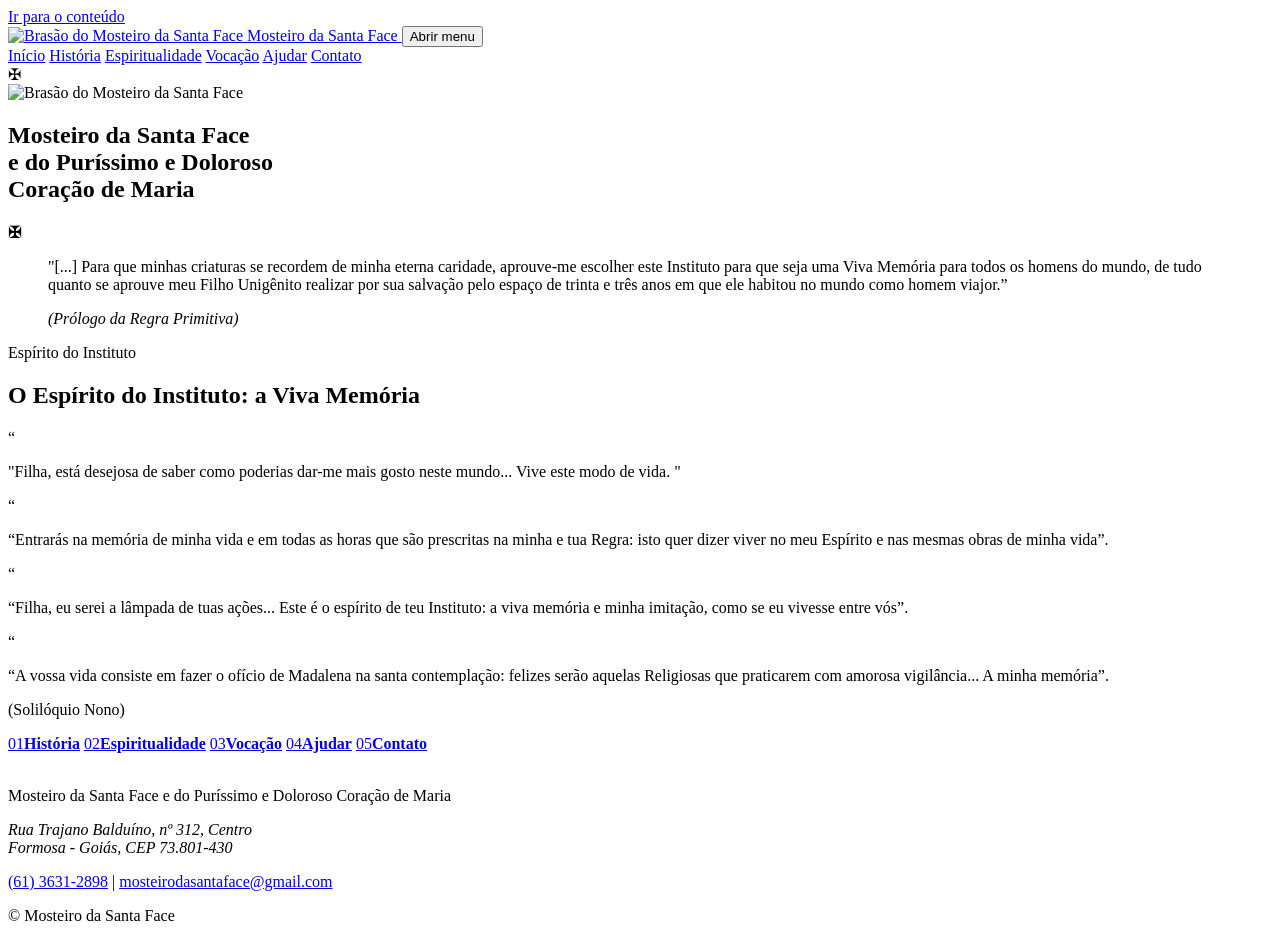
==== index.html @ 052992ad "Cria Home institucional responsiva" ====
<!doctype html>
<html lang="pt-BR">
<head>
  <meta charset="utf-8">
  <meta name="viewport" content="width=device-width, initial-scale=1">
  <meta name="robots" content="noindex,nofollow">
  <title>Mosteiro da Santa Face e do Puríssimo e Doloroso Coração de Maria</title>
  <meta name="description" content="Site institucional do Mosteiro da Santa Face e do Puríssimo e Doloroso Coração de Maria.">
  <link rel="preconnect" href="https://fonts.googleapis.com">
  <link rel="preconnect" href="https://fonts.gstatic.com" crossorigin>
  <link href="https://fonts.googleapis.com/css2?family=Cormorant+Garamond:wght@500;600;700&family=EB+Garamond:ital,wght@0,400;0,500;1,400;1,500&family=Inter:wght@400;500;600&display=swap" rel="stylesheet">
  <link rel="stylesheet" href="/styles.css">
</head>
<body>
  <a class="skip-link" href="#conteudo">Ir para o conteúdo</a>

  <header class="site-header" id="topo">
    <div class="header-inner">
      <a class="brand" href="/" aria-label="Página inicial do Mosteiro da Santa Face">
        <img src="/assets/logo-mosteiro.png" alt="Brasão do Mosteiro da Santa Face">
        <span class="brand-short">Mosteiro da Santa Face</span>
      </a>

      <button class="menu-toggle" type="button" aria-expanded="false" aria-controls="menu-principal">
        <span></span><span></span><span></span>
        <span class="sr-only">Abrir menu</span>
      </button>

      <nav class="main-nav" id="menu-principal" aria-label="Navegação principal">
        <a href="/" aria-current="page">Início</a>
        <a href="/historia/">História</a>
        <a href="/espiritualidade/">Espiritualidade</a>
        <a href="/vocacao/">Vocação</a>
        <a href="/ajudar/">Ajudar</a>
        <a href="/contato/">Contato</a>
      </nav>
    </div>
  </header>

  <main id="conteudo">
    <section class="hero">
      <div class="hero-ornament" aria-hidden="true">✠</div>
      <img class="hero-logo" src="/assets/logo-mosteiro.png" alt="Brasão do Mosteiro da Santa Face">
      <h1>Mosteiro da Santa Face<br>e do Puríssimo e Doloroso<br>Coração de Maria</h1>
      <div class="divider" aria-hidden="true"><span></span><b>✠</b><span></span></div>
      <blockquote class="hero-quote">
        <p>"[...] Para que minhas criaturas se recordem de minha eterna caridade, aprouve-me escolher este Instituto para que seja uma Viva Memória para todos os homens do mundo, de tudo quanto se aprouve meu Filho Unigênito realizar por sua salvação pelo espaço de trinta e três anos em que ele habitou no mundo como homem viajor.”</p>
        <cite>(Prólogo da Regra Primitiva)</cite>
      </blockquote>
    </section>

    <section class="memory-section" aria-labelledby="titulo-viva-memoria">
      <div class="section-heading">
        <span class="eyebrow">Espírito do Instituto</span>
        <h2 id="titulo-viva-memoria">O Espírito do Instituto: a Viva Memória</h2>
      </div>

      <div class="memory-grid">
        <article class="quote-card">
          <span class="quote-mark" aria-hidden="true">“</span>
          <p>"Filha, está desejosa de saber como poderias dar-me mais gosto neste mundo... Vive este modo de vida. "</p>
        </article>

        <article class="quote-card">
          <span class="quote-mark" aria-hidden="true">“</span>
          <p>“Entrarás na memória de minha vida e em todas as horas que são prescritas na minha e tua Regra: isto quer dizer viver no meu Espírito e nas mesmas obras de minha vida”.</p>
        </article>

        <article class="quote-card">
          <span class="quote-mark" aria-hidden="true">“</span>
          <p>“Filha, eu serei a lâmpada de tuas ações... Este é o espírito de teu Instituto: a viva memória e minha imitação, como se eu vivesse entre vós”.</p>
        </article>

        <article class="quote-card">
          <span class="quote-mark" aria-hidden="true">“</span>
          <p>“A vossa vida consiste em fazer o ofício de Madalena na santa contemplação: felizes serão aquelas Religiosas que praticarem com amorosa vigilância... A minha memória”.</p>
        </article>
      </div>

      <p class="source">(Solilóquio Nono)</p>
    </section>

    <section class="institutional-nav" aria-label="Conheça o Mosteiro">
      <a href="/historia/"><span>01</span><strong>História</strong></a>
      <a href="/espiritualidade/"><span>02</span><strong>Espiritualidade</strong></a>
      <a href="/vocacao/"><span>03</span><strong>Vocação</strong></a>
      <a href="/ajudar/"><span>04</span><strong>Ajudar</strong></a>
      <a href="/contato/"><span>05</span><strong>Contato</strong></a>
    </section>
  </main>

  <footer class="site-footer">
    <div class="footer-inner">
      <img src="/assets/logo-mosteiro.png" alt="" aria-hidden="true">
      <p class="footer-name">Mosteiro da Santa Face e do Puríssimo e Doloroso Coração de Maria</p>
      <address>
        Rua Trajano Balduíno, nº 312, Centro<br>
        Formosa - Goiás, CEP 73.801-430
      </address>
      <p><a href="tel:+556136312898">(61) 3631-2898</a> <span aria-hidden="true">|</span> <a href="mailto:mosteirodasantaface@gmail.com">mosteirodasantaface@gmail.com</a></p>
      <div class="footer-divider" aria-hidden="true"></div>
      <p class="copyright">© Mosteiro da Santa Face</p>
    </div>
  </footer>

  <script src="/script.js"></script>
</body>
</html>
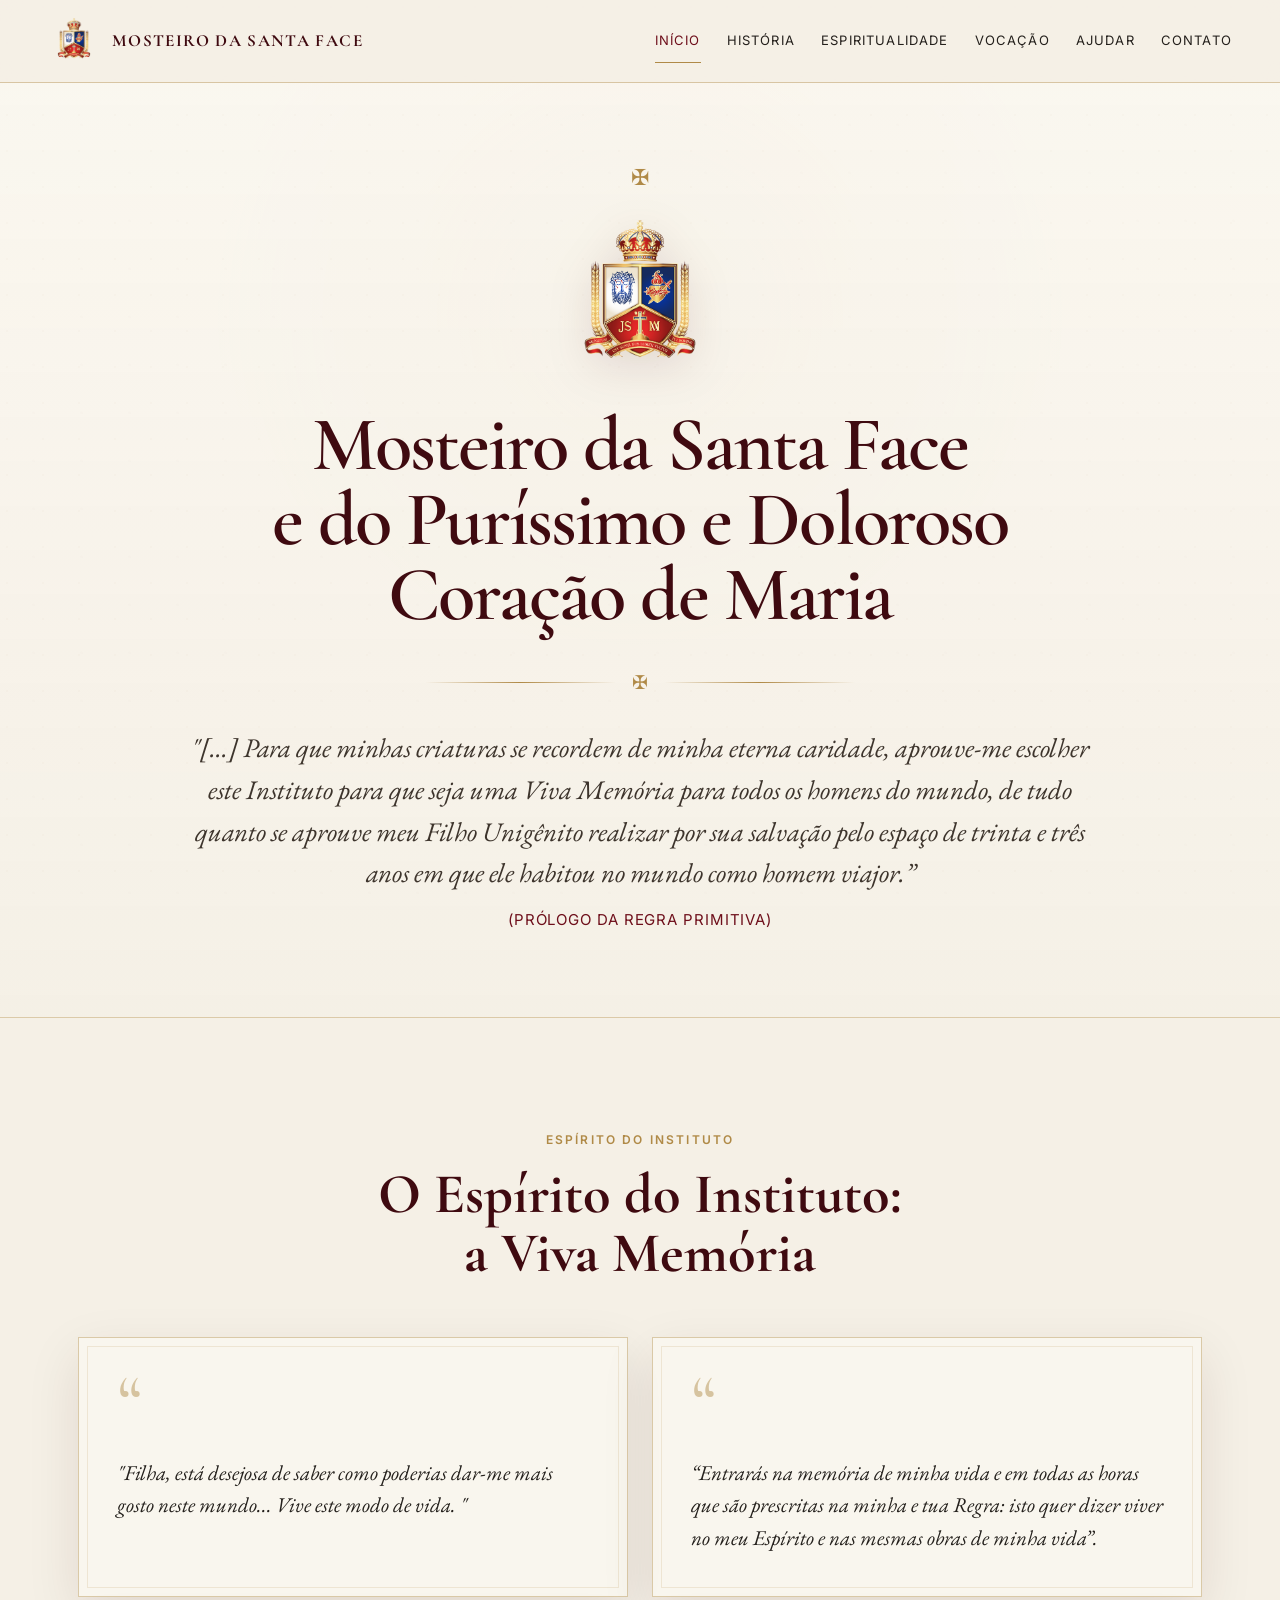
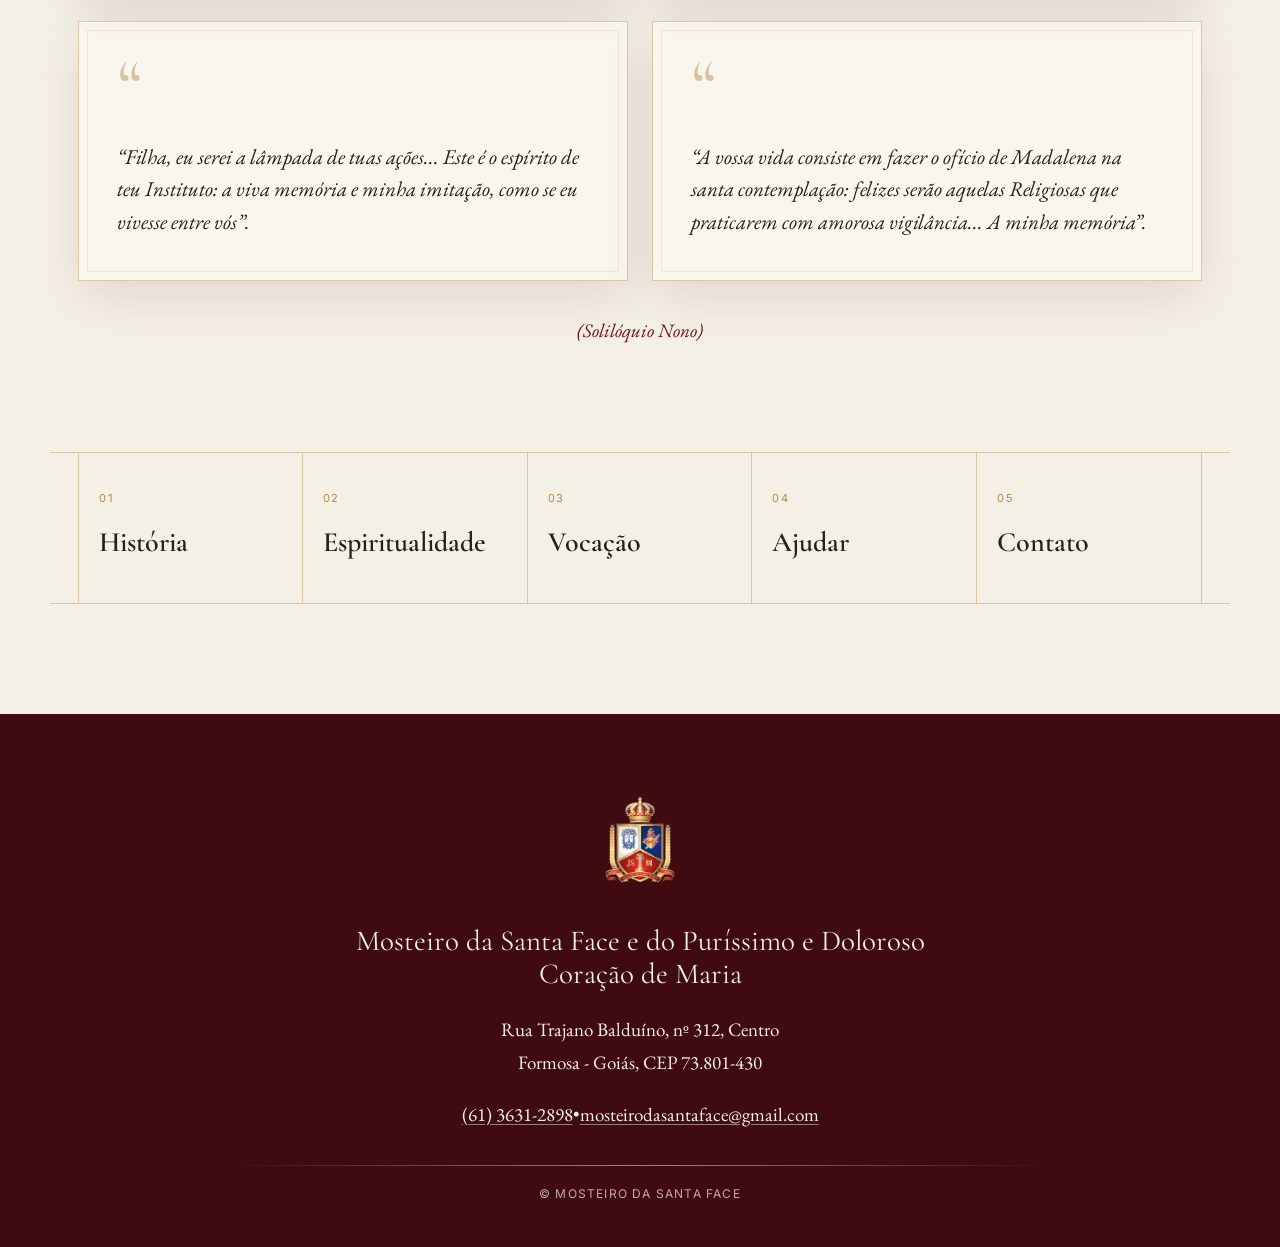
==== commit 597832ac: "Corrige caminho da logo e refina rodapé" ====
--- a/index.html
+++ b/index.html
@@ -17,7 +17,7 @@
   <header class="site-header" id="topo">
     <div class="header-inner">
       <a class="brand" href="/" aria-label="Página inicial do Mosteiro da Santa Face">
-        <img src="/assets/logo-mosteiro.png" alt="Brasão do Mosteiro da Santa Face">
+        <img src="/assets/LOGO/LOGO%20MOSTEIRO%20DA%20SANTA%20FACE.png" alt="Brasão do Mosteiro da Santa Face">
         <span class="brand-short">Mosteiro da Santa Face</span>
       </a>
 
@@ -40,7 +40,7 @@
   <main id="conteudo">
     <section class="hero">
       <div class="hero-ornament" aria-hidden="true">✠</div>
-      <img class="hero-logo" src="/assets/logo-mosteiro.png" alt="Brasão do Mosteiro da Santa Face">
+      <img class="hero-logo" src="/assets/LOGO/LOGO%20MOSTEIRO%20DA%20SANTA%20FACE.png" alt="Brasão do Mosteiro da Santa Face">
       <h1>Mosteiro da Santa Face<br>e do Puríssimo e Doloroso<br>Coração de Maria</h1>
       <div class="divider" aria-hidden="true"><span></span><b>✠</b><span></span></div>
       <blockquote class="hero-quote">
@@ -91,13 +91,13 @@
 
   <footer class="site-footer">
     <div class="footer-inner">
-      <img src="/assets/logo-mosteiro.png" alt="" aria-hidden="true">
+      <img src="/assets/LOGO/LOGO%20MOSTEIRO%20DA%20SANTA%20FACE.png" alt="" aria-hidden="true">
       <p class="footer-name">Mosteiro da Santa Face e do Puríssimo e Doloroso Coração de Maria</p>
       <address>
         Rua Trajano Balduíno, nº 312, Centro<br>
         Formosa - Goiás, CEP 73.801-430
       </address>
-      <p><a href="tel:+556136312898">(61) 3631-2898</a> <span aria-hidden="true">|</span> <a href="mailto:mosteirodasantaface@gmail.com">mosteirodasantaface@gmail.com</a></p>
+      <p class="footer-contact"><a href="tel:+556136312898">(61) 3631-2898</a><span aria-hidden="true">•</span><a href="mailto:mosteirodasantaface@gmail.com">mosteirodasantaface@gmail.com</a></p>
       <div class="footer-divider" aria-hidden="true"></div>
       <p class="copyright">© Mosteiro da Santa Face</p>
     </div>
--- a/styles.css
+++ b/styles.css
@@ -0,0 +1,170 @@
+:root{
+  --wine:#6e0f1b;
+  --wine-dark:#3f0a10;
+  --blue:#18324a;
+  --gold:#b08a47;
+  --ivory:#f5f0e6;
+  --ivory-light:#fbf8f1;
+  --ink:#24201c;
+  --line:rgba(176,138,71,.42);
+  --shadow:0 18px 50px rgba(63,10,16,.10);
+}
+*{box-sizing:border-box}
+html{scroll-behavior:smooth}
+body{
+  margin:0;
+  background:var(--ivory);
+  color:var(--ink);
+  font-family:"EB Garamond", Georgia, serif;
+  font-size:19px;
+  line-height:1.72;
+}
+body::before{
+  content:"";
+  position:fixed;
+  inset:0;
+  pointer-events:none;
+  opacity:.14;
+  background-image:
+    radial-gradient(circle at 20% 20%, rgba(176,138,71,.14) 0 1px, transparent 1.4px),
+    radial-gradient(circle at 70% 60%, rgba(110,15,27,.08) 0 1px, transparent 1.5px);
+  background-size:36px 36px,48px 48px;
+}
+a{color:inherit}
+img{max-width:100%;display:block}
+button,input,textarea{font:inherit}
+.sr-only{position:absolute;width:1px;height:1px;padding:0;margin:-1px;overflow:hidden;clip:rect(0,0,0,0);white-space:nowrap;border:0}
+.skip-link{
+  position:fixed;top:12px;left:12px;z-index:9999;
+  background:#fff;color:#111;padding:10px 14px;border:2px solid #111;
+  transform:translateY(-160%);
+}
+.skip-link:focus{transform:none}
+.site-header{
+  position:sticky;top:0;z-index:50;
+  background:rgba(245,240,230,.94);
+  backdrop-filter:blur(12px);
+  border-bottom:1px solid var(--line);
+}
+.header-inner{
+  max-width:1240px;margin:auto;min-height:82px;padding:10px 28px;
+  display:flex;align-items:center;justify-content:space-between;gap:28px;
+}
+.brand{display:flex;align-items:center;gap:12px;text-decoration:none}
+.brand img{width:52px;height:52px;object-fit:contain}
+.brand-short{
+  font-family:"Cormorant Garamond",serif;
+  text-transform:uppercase;letter-spacing:.08em;font-size:17px;font-weight:700;color:var(--wine-dark)
+}
+.main-nav{display:flex;align-items:center;gap:26px;font-family:Inter,sans-serif;font-size:13px;text-transform:uppercase;letter-spacing:.09em}
+.main-nav a{text-decoration:none;padding:10px 0;border-bottom:1px solid transparent}
+.main-nav a:hover,.main-nav a[aria-current="page"]{color:var(--wine);border-color:var(--gold)}
+.menu-toggle{display:none;background:none;border:0;padding:10px}
+.menu-toggle span:not(.sr-only){display:block;width:26px;height:1px;background:var(--wine-dark);margin:6px 0}
+
+.hero{
+  min-height:calc(100vh - 82px);
+  display:flex;flex-direction:column;align-items:center;justify-content:center;
+  text-align:center;padding:76px 24px 86px;
+  background:
+    linear-gradient(rgba(251,248,241,.84),rgba(245,240,230,.92)),
+    radial-gradient(circle at 50% 25%,rgba(176,138,71,.16),transparent 45%);
+  border-bottom:1px solid var(--line);
+}
+.hero-ornament{font-size:22px;color:var(--gold);margin-bottom:12px}
+.hero-logo{width:min(180px,42vw);filter:drop-shadow(0 10px 22px rgba(63,10,16,.12));margin-bottom:18px}
+h1,h2,h3{
+  font-family:"Cormorant Garamond",serif;
+  color:var(--wine-dark);
+  text-wrap:balance;
+}
+h1{
+  margin:0;
+  font-size:clamp(44px,6vw,78px);
+  line-height:.98;
+  font-weight:600;
+  letter-spacing:-.025em;
+}
+.divider{width:min(430px,80vw);display:flex;align-items:center;gap:16px;margin:34px auto 28px;color:var(--gold)}
+.divider span{height:1px;flex:1;background:linear-gradient(to right,transparent,var(--gold),transparent)}
+.divider b{font-weight:400}
+.hero-quote{max-width:900px;margin:0;color:#3d342c;font-size:clamp(20px,2.1vw,27px);line-height:1.55;font-style:italic}
+.hero-quote p{margin:0}
+.hero-quote cite{display:block;margin-top:14px;font-size:15px;font-family:Inter,sans-serif;font-style:normal;letter-spacing:.06em;text-transform:uppercase;color:var(--wine)}
+
+.memory-section{max-width:1180px;margin:auto;padding:104px 28px}
+.section-heading{text-align:center;max-width:790px;margin:0 auto 54px}
+.eyebrow{font-family:Inter,sans-serif;font-size:12px;letter-spacing:.18em;text-transform:uppercase;color:var(--gold);font-weight:600}
+.section-heading h2{font-size:clamp(38px,4.4vw,58px);line-height:1.05;margin:10px 0 0}
+.memory-grid{display:grid;grid-template-columns:repeat(2,minmax(0,1fr));gap:24px}
+.quote-card{
+  min-height:260px;padding:38px 38px 34px;
+  border:1px solid var(--line);
+  background:rgba(251,248,241,.8);
+  box-shadow:var(--shadow);
+  position:relative;
+}
+.quote-card::after{content:"";position:absolute;inset:8px;border:1px solid rgba(176,138,71,.16);pointer-events:none}
+.quote-mark{font-family:"Cormorant Garamond",serif;font-size:76px;line-height:.7;color:rgba(176,138,71,.48)}
+.quote-card p{margin:20px 0 0;font-size:21px;line-height:1.55;font-style:italic}
+.source{text-align:center;margin:34px 0 0;color:var(--wine);font-style:italic}
+
+.institutional-nav{
+  max-width:1180px;margin:0 auto 110px;padding:0 28px;
+  display:grid;grid-template-columns:repeat(5,1fr);
+  border-top:1px solid var(--line);border-bottom:1px solid var(--line);
+}
+.institutional-nav a{
+  min-height:150px;padding:26px 20px;text-decoration:none;
+  display:flex;flex-direction:column;justify-content:center;gap:10px;
+  border-right:1px solid var(--line);
+  transition:background .2s ease,color .2s ease;
+}
+.institutional-nav a:first-child{border-left:1px solid var(--line)}
+.institutional-nav a:hover{background:var(--wine-dark);color:var(--ivory)}
+.institutional-nav span{font-family:Inter,sans-serif;font-size:11px;letter-spacing:.14em;color:var(--gold)}
+.institutional-nav strong{font-family:"Cormorant Garamond",serif;font-size:28px;font-weight:600}
+
+.site-footer{background:var(--wine-dark);color:var(--ivory);padding:76px 24px 34px;text-align:center}
+.footer-inner{max-width:820px;margin:auto}
+.footer-inner>img{width:112px;margin:0 auto 22px}
+.footer-name{font-family:"Cormorant Garamond",serif;font-size:29px;line-height:1.15;margin:0 auto 24px;max-width:660px}
+.site-footer address{font-style:normal;margin-bottom:10px}
+.site-footer a{color:var(--ivory);text-decoration-color:rgba(245,240,230,.5);text-underline-offset:3px}
+.footer-divider{height:1px;background:linear-gradient(to right,transparent,var(--gold),transparent);margin:34px 0 20px}
+.copyright{font:12px Inter,sans-serif;letter-spacing:.1em;text-transform:uppercase;opacity:.7}
+
+@media (max-width:900px){
+  .header-inner{min-height:70px;padding:8px 20px}
+  .brand img{width:46px;height:46px}
+  .brand-short{font-size:15px}
+  .menu-toggle{display:block}
+  .main-nav{
+    position:absolute;left:0;right:0;top:100%;
+    display:none;flex-direction:column;align-items:stretch;gap:0;
+    background:var(--ivory-light);border-bottom:1px solid var(--line);
+    padding:12px 20px 20px;
+  }
+  .main-nav.open{display:flex}
+  .main-nav a{padding:14px 4px;border-bottom:1px solid rgba(176,138,71,.2)}
+  .hero{min-height:auto;padding:58px 22px 68px}
+  .memory-grid{grid-template-columns:1fr}
+  .institutional-nav{grid-template-columns:1fr 1fr}
+  .institutional-nav a{min-height:116px;border-top:1px solid var(--line)}
+}
+@media (max-width:560px){
+  body{font-size:18px}
+  .brand-short{max-width:180px;line-height:1.05}
+  h1{font-size:42px}
+  .hero-logo{width:145px}
+  .hero-quote{font-size:20px}
+  .memory-section{padding:78px 20px}
+  .quote-card{padding:30px 26px;min-height:auto}
+  .quote-card p{font-size:20px}
+  .institutional-nav{grid-template-columns:1fr;margin-bottom:80px;padding:0 20px}
+  .institutional-nav a,.institutional-nav a:first-child{border-left:1px solid var(--line);border-right:1px solid var(--line)}
+  .site-footer{padding-top:62px}
+}
+@media (prefers-reduced-motion:reduce){
+  *{scroll-behavior:auto!important;transition:none!important}
+}
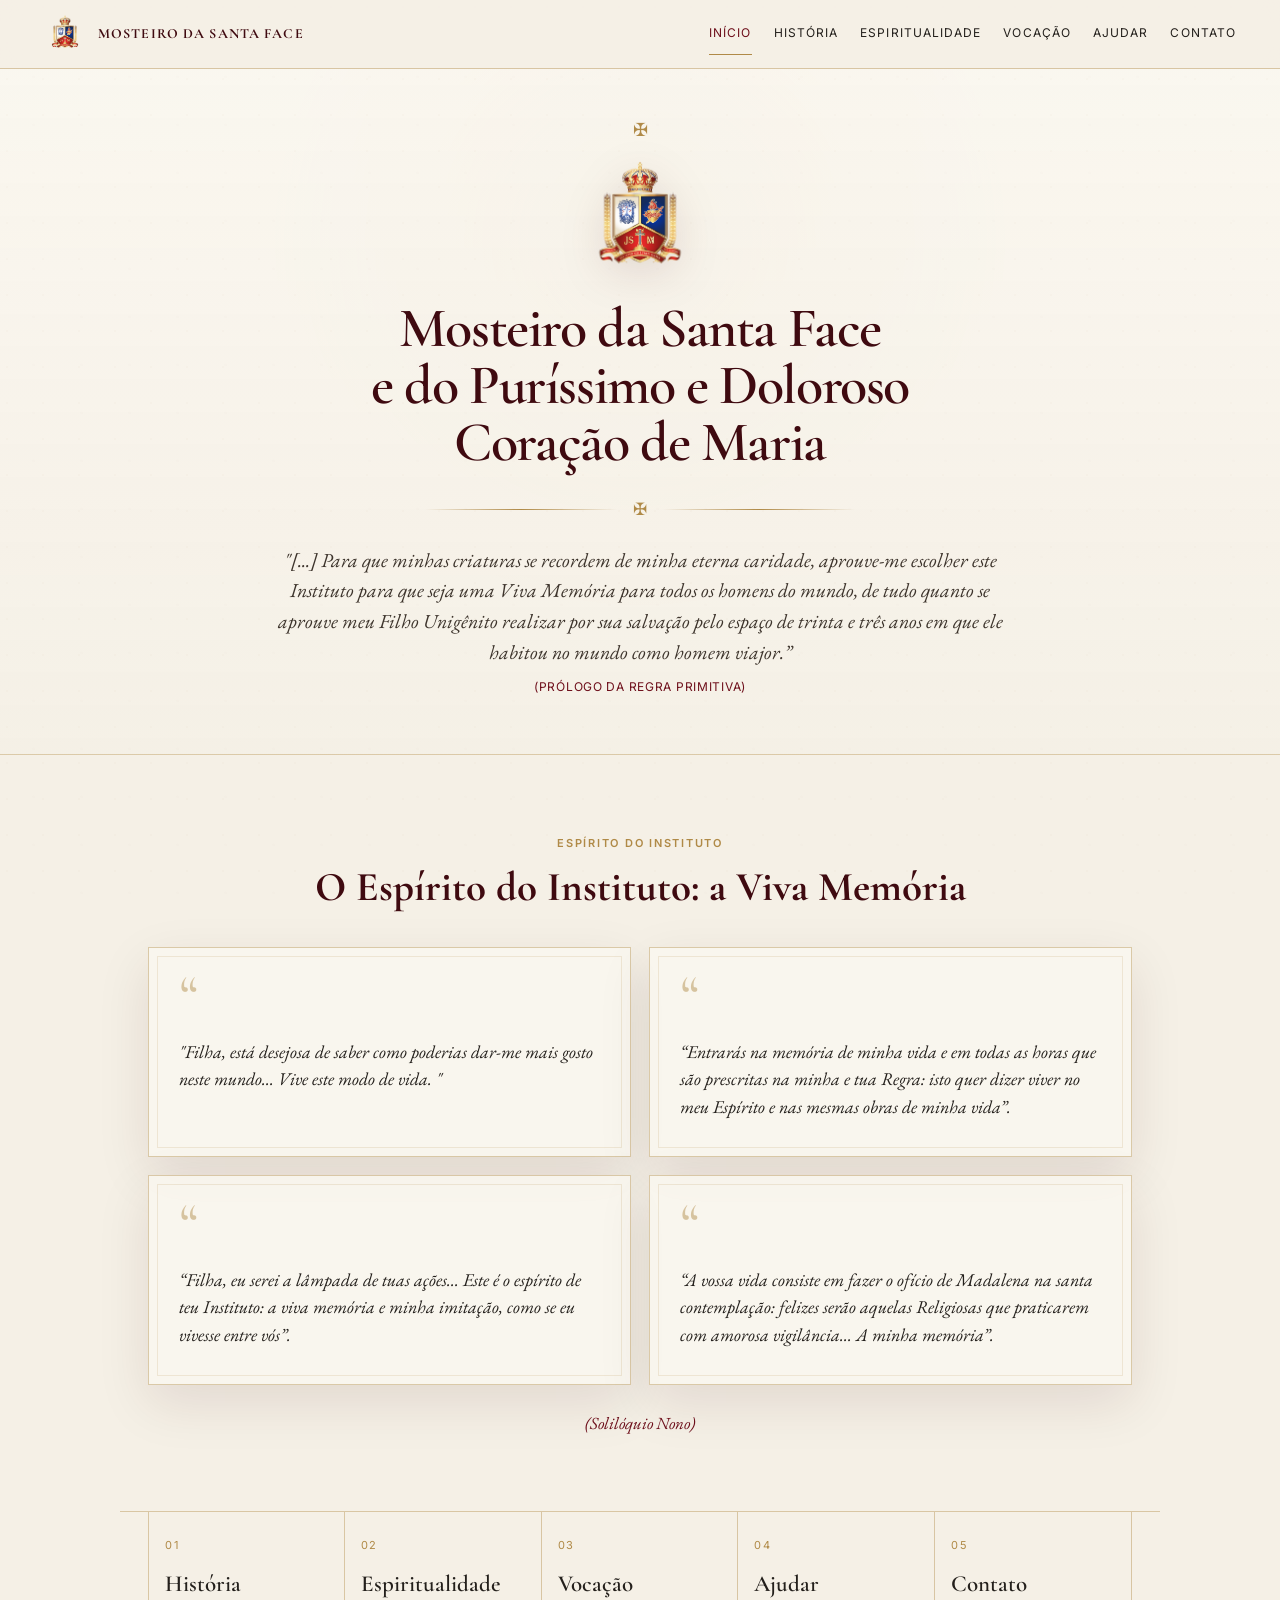
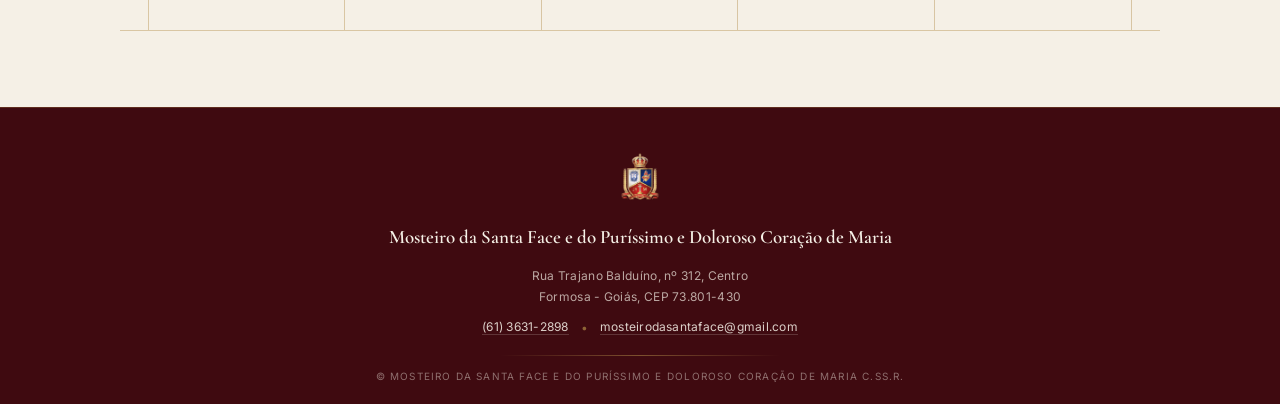
==== commit 9068ebff: "Atualiza identificação institucional do rodapé" ====
--- a/index.html
+++ b/index.html
@@ -99,7 +99,7 @@
       </address>
       <p class="footer-contact"><a href="tel:+556136312898">(61) 3631-2898</a><span aria-hidden="true">•</span><a href="mailto:mosteirodasantaface@gmail.com">mosteirodasantaface@gmail.com</a></p>
       <div class="footer-divider" aria-hidden="true"></div>
-      <p class="copyright">© Mosteiro da Santa Face</p>
+      <p class="copyright">© Mosteiro da Santa Face e do Puríssimo e Doloroso Coração de Maria C.Ss.R.</p>
     </div>
   </footer>
 
--- a/styles.css
+++ b/styles.css
@@ -16,7 +16,7 @@
   background:var(--ivory);
   color:var(--ink);
   font-family:"EB Garamond", Georgia, serif;
-  font-size:19px;
+  font-size:17px;
   line-height:1.72;
 }
 body::before{
@@ -47,32 +47,32 @@
   border-bottom:1px solid var(--line);
 }
 .header-inner{
-  max-width:1240px;margin:auto;min-height:82px;padding:10px 28px;
+  max-width:1240px;margin:auto;min-height:68px;padding:8px 24px;
   display:flex;align-items:center;justify-content:space-between;gap:28px;
 }
 .brand{display:flex;align-items:center;gap:12px;text-decoration:none}
-.brand img{width:52px;height:52px;object-fit:contain}
+.brand img{width:42px;height:42px;object-fit:contain}
 .brand-short{
   font-family:"Cormorant Garamond",serif;
-  text-transform:uppercase;letter-spacing:.08em;font-size:17px;font-weight:700;color:var(--wine-dark)
-}
-.main-nav{display:flex;align-items:center;gap:26px;font-family:Inter,sans-serif;font-size:13px;text-transform:uppercase;letter-spacing:.09em}
+  text-transform:uppercase;letter-spacing:.08em;font-size:14px;font-weight:700;color:var(--wine-dark)
+}
+.main-nav{display:flex;align-items:center;gap:22px;font-family:Inter,sans-serif;font-size:12px;text-transform:uppercase;letter-spacing:.09em}
 .main-nav a{text-decoration:none;padding:10px 0;border-bottom:1px solid transparent}
 .main-nav a:hover,.main-nav a[aria-current="page"]{color:var(--wine);border-color:var(--gold)}
 .menu-toggle{display:none;background:none;border:0;padding:10px}
 .menu-toggle span:not(.sr-only){display:block;width:26px;height:1px;background:var(--wine-dark);margin:6px 0}
 
 .hero{
-  min-height:calc(100vh - 82px);
+  min-height:auto;
   display:flex;flex-direction:column;align-items:center;justify-content:center;
-  text-align:center;padding:76px 24px 86px;
+  text-align:center;padding:46px 24px 58px;
   background:
     linear-gradient(rgba(251,248,241,.84),rgba(245,240,230,.92)),
     radial-gradient(circle at 50% 25%,rgba(176,138,71,.16),transparent 45%);
   border-bottom:1px solid var(--line);
 }
-.hero-ornament{font-size:22px;color:var(--gold);margin-bottom:12px}
-.hero-logo{width:min(180px,42vw);filter:drop-shadow(0 10px 22px rgba(63,10,16,.12));margin-bottom:18px}
+.hero-ornament{font-size:18px;color:var(--gold);margin-bottom:8px}
+.hero-logo{width:min(132px,34vw);filter:drop-shadow(0 10px 22px rgba(63,10,16,.12));margin-bottom:14px}
 h1,h2,h3{
   font-family:"Cormorant Garamond",serif;
   color:var(--wine-dark);
@@ -80,42 +80,42 @@
 }
 h1{
   margin:0;
-  font-size:clamp(44px,6vw,78px);
-  line-height:.98;
+  font-size:clamp(36px,4.4vw,56px);
+  line-height:1.02;
   font-weight:600;
   letter-spacing:-.025em;
 }
-.divider{width:min(430px,80vw);display:flex;align-items:center;gap:16px;margin:34px auto 28px;color:var(--gold)}
+.divider{width:min(430px,80vw);display:flex;align-items:center;gap:16px;margin:24px auto 20px;color:var(--gold)}
 .divider span{height:1px;flex:1;background:linear-gradient(to right,transparent,var(--gold),transparent)}
 .divider b{font-weight:400}
-.hero-quote{max-width:900px;margin:0;color:#3d342c;font-size:clamp(20px,2.1vw,27px);line-height:1.55;font-style:italic}
+.hero-quote{max-width:760px;margin:0;color:#3d342c;font-size:clamp(18px,1.55vw,22px);line-height:1.55;font-style:italic}
 .hero-quote p{margin:0}
-.hero-quote cite{display:block;margin-top:14px;font-size:15px;font-family:Inter,sans-serif;font-style:normal;letter-spacing:.06em;text-transform:uppercase;color:var(--wine)}
-
-.memory-section{max-width:1180px;margin:auto;padding:104px 28px}
-.section-heading{text-align:center;max-width:790px;margin:0 auto 54px}
-.eyebrow{font-family:Inter,sans-serif;font-size:12px;letter-spacing:.18em;text-transform:uppercase;color:var(--gold);font-weight:600}
-.section-heading h2{font-size:clamp(38px,4.4vw,58px);line-height:1.05;margin:10px 0 0}
-.memory-grid{display:grid;grid-template-columns:repeat(2,minmax(0,1fr));gap:24px}
+.hero-quote cite{display:block;margin-top:10px;font-size:12px;font-family:Inter,sans-serif;font-style:normal;letter-spacing:.06em;text-transform:uppercase;color:var(--wine)}
+
+.memory-section{max-width:1040px;margin:auto;padding:72px 28px}
+.section-heading{text-align:center;max-width:700px;margin:0 auto 38px}
+.eyebrow{font-family:Inter,sans-serif;font-size:11px;letter-spacing:.16em;text-transform:uppercase;color:var(--gold);font-weight:600}
+.section-heading h2{font-size:clamp(30px,3.2vw,44px);line-height:1.05;margin:10px 0 0}
+.memory-grid{display:grid;grid-template-columns:repeat(2,minmax(0,1fr));gap:18px}
 .quote-card{
-  min-height:260px;padding:38px 38px 34px;
+  min-height:210px;padding:28px 30px 26px;
   border:1px solid var(--line);
   background:rgba(251,248,241,.8);
   box-shadow:var(--shadow);
   position:relative;
 }
 .quote-card::after{content:"";position:absolute;inset:8px;border:1px solid rgba(176,138,71,.16);pointer-events:none}
-.quote-mark{font-family:"Cormorant Garamond",serif;font-size:76px;line-height:.7;color:rgba(176,138,71,.48)}
-.quote-card p{margin:20px 0 0;font-size:21px;line-height:1.55;font-style:italic}
-.source{text-align:center;margin:34px 0 0;color:var(--wine);font-style:italic}
+.quote-mark{font-family:"Cormorant Garamond",serif;font-size:58px;line-height:.7;color:rgba(176,138,71,.48)}
+.quote-card p{margin:14px 0 0;font-size:18px;line-height:1.55;font-style:italic}
+.source{text-align:center;margin:24px 0 0;color:var(--wine);font-style:italic}
 
 .institutional-nav{
-  max-width:1180px;margin:0 auto 110px;padding:0 28px;
+  max-width:1040px;margin:0 auto 76px;padding:0 28px;
   display:grid;grid-template-columns:repeat(5,1fr);
   border-top:1px solid var(--line);border-bottom:1px solid var(--line);
 }
 .institutional-nav a{
-  min-height:150px;padding:26px 20px;text-decoration:none;
+  min-height:118px;padding:20px 16px;text-decoration:none;
   display:flex;flex-direction:column;justify-content:center;gap:10px;
   border-right:1px solid var(--line);
   transition:background .2s ease,color .2s ease;
@@ -123,21 +123,78 @@
 .institutional-nav a:first-child{border-left:1px solid var(--line)}
 .institutional-nav a:hover{background:var(--wine-dark);color:var(--ivory)}
 .institutional-nav span{font-family:Inter,sans-serif;font-size:11px;letter-spacing:.14em;color:var(--gold)}
-.institutional-nav strong{font-family:"Cormorant Garamond",serif;font-size:28px;font-weight:600}
-
-.site-footer{background:var(--wine-dark);color:var(--ivory);padding:76px 24px 34px;text-align:center}
-.footer-inner{max-width:820px;margin:auto}
-.footer-inner>img{width:112px;margin:0 auto 22px}
-.footer-name{font-family:"Cormorant Garamond",serif;font-size:29px;line-height:1.15;margin:0 auto 24px;max-width:660px}
-.site-footer address{font-style:normal;margin-bottom:10px}
-.site-footer a{color:var(--ivory);text-decoration-color:rgba(245,240,230,.5);text-underline-offset:3px}
-.footer-divider{height:1px;background:linear-gradient(to right,transparent,var(--gold),transparent);margin:34px 0 20px}
-.copyright{font:12px Inter,sans-serif;letter-spacing:.1em;text-transform:uppercase;opacity:.7}
+.institutional-nav strong{font-family:"Cormorant Garamond",serif;font-size:23px;font-weight:600}
+
+.site-footer{
+  background:var(--wine-dark);
+  color:rgba(245,240,230,.88);
+  padding:42px 24px 22px;
+  text-align:center;
+  border-top:1px solid rgba(176,138,71,.28)
+}
+.footer-inner{max-width:720px;margin:auto}
+.footer-inner>img{
+  width:60px;
+  margin:0 auto 16px;
+  opacity:.94
+}
+.footer-name{
+  font-family:"Cormorant Garamond",serif;
+  font-size:19px;
+  line-height:1.2;
+  font-weight:600;
+  margin:0 auto 18px;
+  max-width:560px;
+  color:var(--ivory)
+}
+.site-footer address{
+  font-family:Inter,sans-serif;
+  font-size:12px;
+  line-height:1.7;
+  font-style:normal;
+  letter-spacing:.025em;
+  margin:0 auto 12px;
+  opacity:.78
+}
+.footer-contact{
+  display:flex;
+  justify-content:center;
+  align-items:center;
+  flex-wrap:wrap;
+  gap:8px 12px;
+  margin:0;
+  font:12px Inter,sans-serif;
+  letter-spacing:.02em
+}
+.footer-contact span{color:var(--gold);opacity:.7}
+.site-footer a{
+  color:rgba(245,240,230,.86);
+  text-decoration:none;
+  border-bottom:1px solid rgba(245,240,230,.18);
+  transition:border-color .2s ease,color .2s ease
+}
+.site-footer a:hover{
+  color:#fff;
+  border-color:rgba(176,138,71,.65)
+}
+.footer-divider{
+  width:min(280px,70%);
+  height:1px;
+  background:linear-gradient(to right,transparent,rgba(176,138,71,.55),transparent);
+  margin:20px auto 14px
+}
+.copyright{
+  margin:0;
+  font:10px Inter,sans-serif;
+  letter-spacing:.12em;
+  text-transform:uppercase;
+  opacity:.5
+}
 
 @media (max-width:900px){
-  .header-inner{min-height:70px;padding:8px 20px}
-  .brand img{width:46px;height:46px}
-  .brand-short{font-size:15px}
+  .header-inner{min-height:62px;padding:7px 18px}
+  .brand img{width:38px;height:38px}
+  .brand-short{font-size:13px}
   .menu-toggle{display:block}
   .main-nav{
     position:absolute;left:0;right:0;top:100%;
@@ -147,24 +204,211 @@
   }
   .main-nav.open{display:flex}
   .main-nav a{padding:14px 4px;border-bottom:1px solid rgba(176,138,71,.2)}
-  .hero{min-height:auto;padding:58px 22px 68px}
+  .hero{min-height:auto;padding:40px 20px 52px}
   .memory-grid{grid-template-columns:1fr}
   .institutional-nav{grid-template-columns:1fr 1fr}
-  .institutional-nav a{min-height:116px;border-top:1px solid var(--line)}
+  .institutional-nav a{min-height:96px;border-top:1px solid var(--line)}
 }
 @media (max-width:560px){
   body{font-size:18px}
   .brand-short{max-width:180px;line-height:1.05}
   h1{font-size:42px}
   .hero-logo{width:145px}
-  .hero-quote{font-size:20px}
-  .memory-section{padding:78px 20px}
-  .quote-card{padding:30px 26px;min-height:auto}
-  .quote-card p{font-size:20px}
+  .hero-quote{font-size:18px}
+  .memory-section{padding:58px 20px}
+  .quote-card{padding:24px 22px;min-height:auto}
+  .quote-card p{font-size:18px}
   .institutional-nav{grid-template-columns:1fr;margin-bottom:80px;padding:0 20px}
   .institutional-nav a,.institutional-nav a:first-child{border-left:1px solid var(--line);border-right:1px solid var(--line)}
-  .site-footer{padding-top:62px}
+  .site-footer{padding-top:38px}
+  .footer-name{font-size:20px}
+  .footer-contact{flex-direction:column;gap:7px}
 }
 @media (prefers-reduced-motion:reduce){
   *{scroll-behavior:auto!important;transition:none!important}
-}+}
+
+/* Páginas internas */
+.page-hero{
+  padding:54px 24px 42px;
+  text-align:center;
+  border-bottom:1px solid var(--line);
+  background:linear-gradient(rgba(251,248,241,.9),rgba(245,240,230,.96));
+}
+.page-hero .page-mark{color:var(--gold);font-size:16px;margin-bottom:8px}
+.page-hero h1{
+  margin:0;
+  font-size:clamp(34px,4vw,50px);
+  line-height:1.04
+}
+.page-hero p{
+  max-width:680px;
+  margin:14px auto 0;
+  font-size:17px;
+  color:#5b5048
+}
+.reading{
+  width:min(760px,calc(100% - 40px));
+  margin:0 auto;
+  padding:58px 0 76px
+}
+.reading.wide{width:min(940px,calc(100% - 40px))}
+.reading h2{
+  margin:54px 0 22px;
+  font-size:clamp(27px,3vw,36px);
+  line-height:1.08
+}
+.reading h2:first-child{margin-top:0}
+.reading h3{
+  margin:38px 0 14px;
+  font-size:24px;
+  line-height:1.12
+}
+.reading p{margin:0 0 1.05em}
+.reading blockquote{
+  margin:28px 0;
+  padding:4px 0 4px 24px;
+  border-left:1px solid var(--gold);
+  color:#4c4038;
+  font-style:italic
+}
+.reading blockquote p:last-child{margin-bottom:0}
+.reading .scripture{
+  text-align:center;
+  border-left:0;
+  padding:22px 28px;
+  border-top:1px solid var(--line);
+  border-bottom:1px solid var(--line)
+}
+.reading .source-note{
+  font-size:14px;
+  font-style:italic;
+  color:#6b5c52
+}
+.page-divider{
+  display:flex;
+  align-items:center;
+  gap:14px;
+  color:var(--gold);
+  margin:48px 0
+}
+.page-divider::before,.page-divider::after{
+  content:"";
+  height:1px;
+  flex:1;
+  background:linear-gradient(to right,transparent,var(--gold),transparent)
+}
+.info-grid{
+  width:min(920px,calc(100% - 40px));
+  margin:0 auto;
+  padding:58px 0 76px;
+  display:grid;
+  grid-template-columns:repeat(2,minmax(0,1fr));
+  gap:18px
+}
+.info-panel{
+  border:1px solid var(--line);
+  background:rgba(251,248,241,.75);
+  padding:30px;
+  box-shadow:0 12px 34px rgba(63,10,16,.06)
+}
+.info-panel h2{font-size:27px;margin:0 0 18px}
+.info-panel p{margin:0 0 10px}
+.info-panel p:last-child{margin-bottom:0}
+.data-list{margin:0;padding:0;list-style:none}
+.data-list li{
+  padding:9px 0;
+  border-bottom:1px solid rgba(176,138,71,.2)
+}
+.data-list li:last-child{border-bottom:0}
+.copy-row{
+  display:flex;
+  align-items:center;
+  justify-content:space-between;
+  gap:16px
+}
+.copy-button,.form-button,.doc-link{
+  appearance:none;
+  border:1px solid var(--wine);
+  border-radius:0;
+  background:transparent;
+  color:var(--wine);
+  padding:10px 14px;
+  font:11px Inter,sans-serif;
+  letter-spacing:.09em;
+  text-transform:uppercase;
+  cursor:pointer;
+  text-decoration:none
+}
+.copy-button:hover,.form-button:hover,.doc-link:hover{
+  background:var(--wine);
+  color:var(--ivory)
+}
+.docs{
+  display:grid;
+  grid-template-columns:1fr;
+  gap:10px;
+  margin:24px 0
+}
+.doc-link{display:block;text-align:center}
+.prayer-promises{padding-left:22px}
+.prayer-promises li{margin-bottom:12px}
+.contact-layout{
+  width:min(920px,calc(100% - 40px));
+  margin:0 auto;
+  padding:58px 0 76px;
+  display:grid;
+  grid-template-columns:.8fr 1.2fr;
+  gap:26px
+}
+.contact-stack{display:grid;gap:18px;align-content:start}
+.contact-card,.prayer-form{
+  border:1px solid var(--line);
+  background:rgba(251,248,241,.75);
+  padding:28px
+}
+.contact-card h2,.prayer-form h2{font-size:26px;margin:0 0 14px}
+.contact-card p{margin:0 0 8px}
+.prayer-form .form-note{font-size:14px;color:#6b5c52;margin-top:-5px}
+.form-field{display:grid;gap:6px;margin:0 0 16px}
+.form-field label{
+  font:11px Inter,sans-serif;
+  text-transform:uppercase;
+  letter-spacing:.08em;
+  color:var(--wine)
+}
+.form-field input,.form-field textarea{
+  width:100%;
+  border:0;
+  border-bottom:1px solid rgba(110,15,27,.35);
+  background:transparent;
+  border-radius:0;
+  padding:10px 2px;
+  color:var(--ink);
+  outline:none
+}
+.form-field textarea{min-height:130px;resize:vertical}
+.form-field input:focus,.form-field textarea:focus{border-bottom-color:var(--wine)}
+.form-button{background:var(--wine);color:var(--ivory);padding:11px 18px}
+.internal-nav{
+  display:flex;
+  justify-content:center;
+  flex-wrap:wrap;
+  gap:8px 18px;
+  margin-top:18px;
+  font:11px Inter,sans-serif;
+  text-transform:uppercase;
+  letter-spacing:.08em
+}
+.internal-nav a{color:var(--wine);text-decoration:none;border-bottom:1px solid rgba(110,15,27,.2)}
+.grade-list{columns:2;column-gap:38px;padding-left:22px}
+.grade-list li{break-inside:avoid;margin-bottom:8px}
+
+@media(max-width:760px){
+  .page-hero{padding:40px 20px 34px}
+  .reading,.reading.wide{width:min(100% - 36px,760px);padding:44px 0 58px}
+  .reading h2{margin-top:42px}
+  .info-grid,.contact-layout{grid-template-columns:1fr;padding:44px 0 58px}
+  .info-panel,.contact-card,.prayer-form{padding:24px}
+  .grade-list{columns:1}
+}
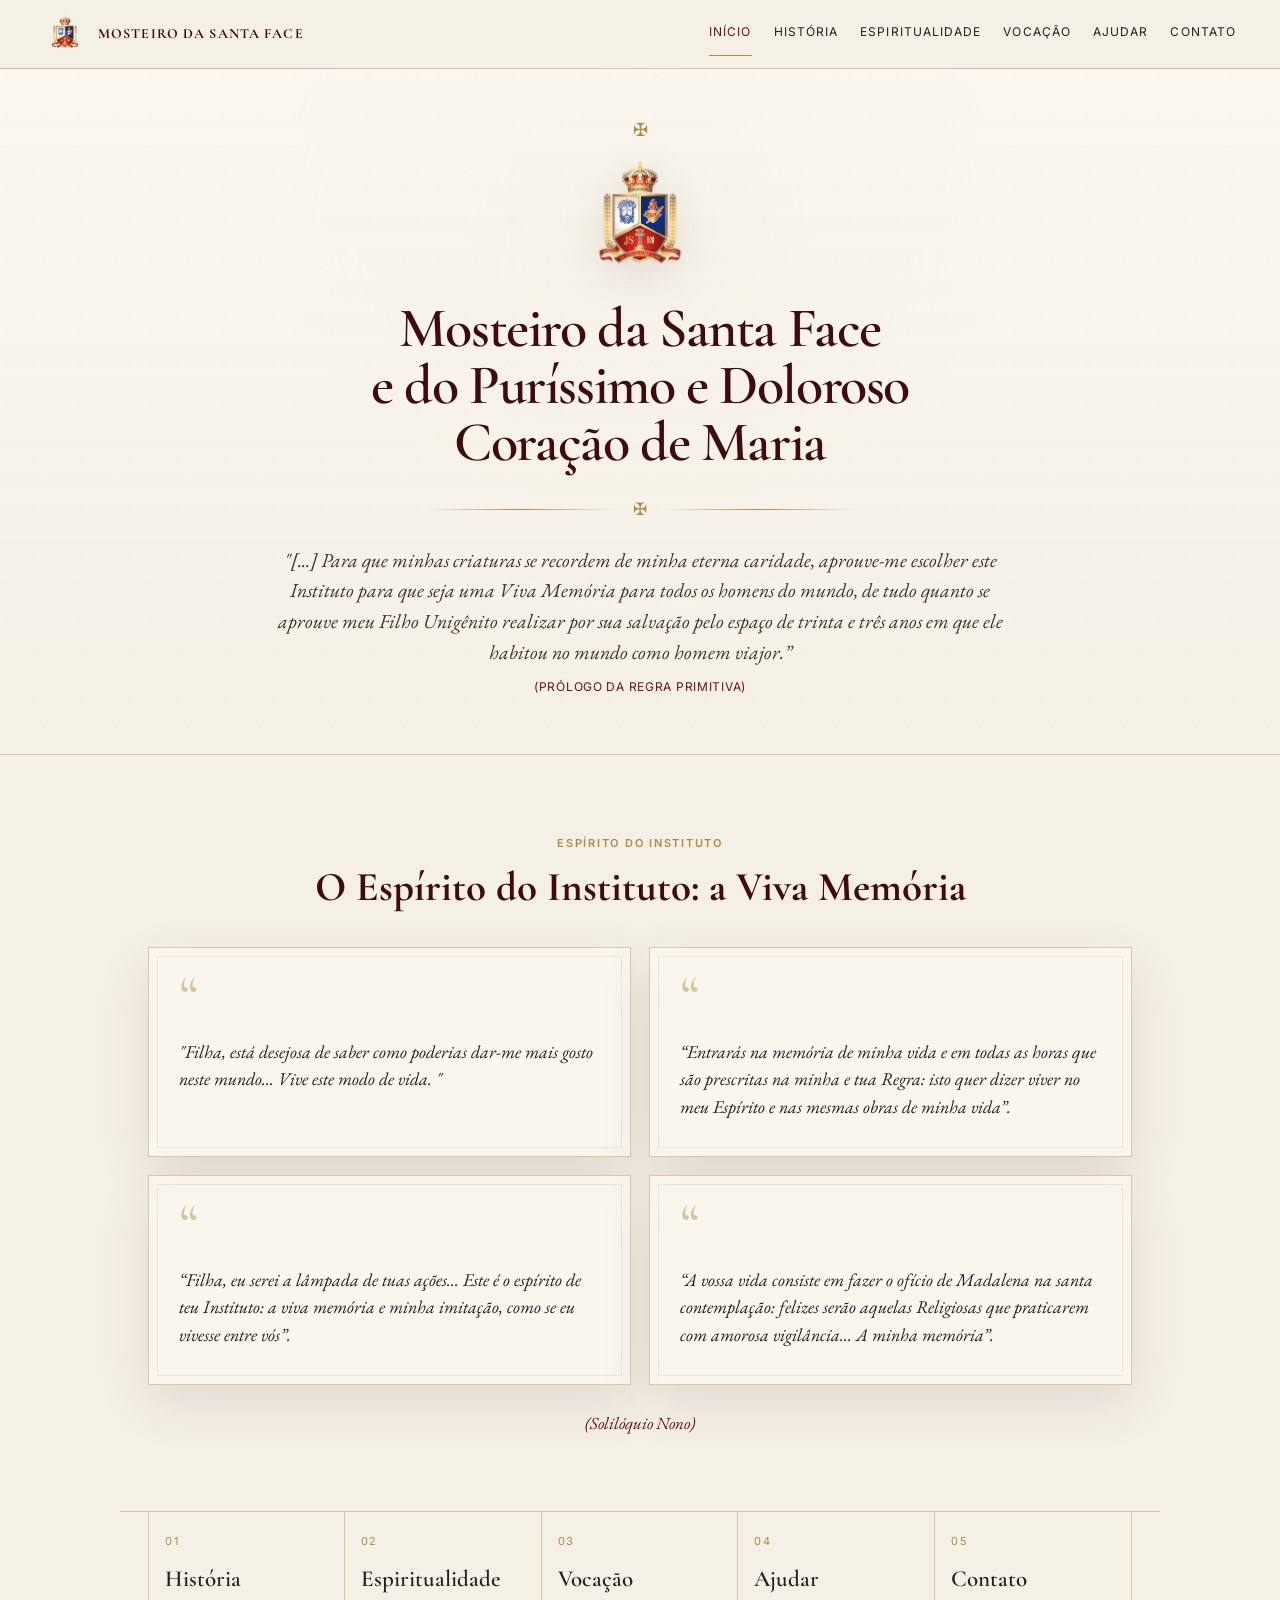
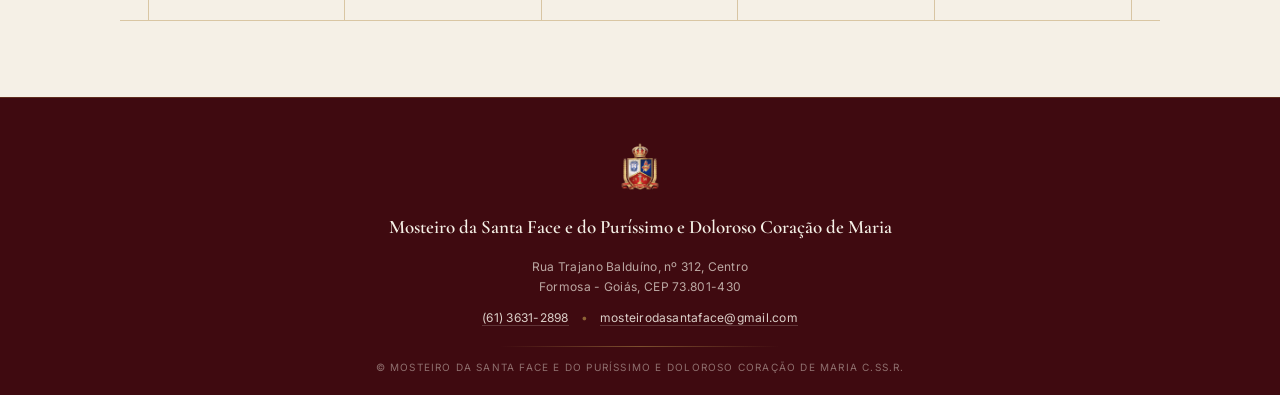
==== commit 6a7b5a82: "Adiciona metadados SEO e sociais" ====
--- a/index.html
+++ b/index.html
@@ -4,12 +4,43 @@
   <meta charset="utf-8">
   <meta name="viewport" content="width=device-width, initial-scale=1">
   <meta name="robots" content="noindex,nofollow">
+<link rel="canonical" href="https://site.mosteirodasantaface.org/">
+<meta property="og:type" content="website">
+<meta property="og:locale" content="pt_BR">
+<meta property="og:site_name" content="Mosteiro da Santa Face">
+<meta property="og:title" content="Mosteiro da Santa Face e do Puríssimo e Doloroso Coração de Maria">
+<meta property="og:description" content="Site institucional do Mosteiro da Santa Face e do Puríssimo e Doloroso Coração de Maria, em Formosa - Goiás.">
+<meta property="og:url" content="https://site.mosteirodasantaface.org/">
+<meta property="og:image" content="https://site.mosteirodasantaface.org/assets/LOGO/LOGO%20MOSTEIRO%20DA%20SANTA%20FACE.png">
+<meta name="twitter:card" content="summary">
+<meta name="twitter:title" content="Mosteiro da Santa Face e do Puríssimo e Doloroso Coração de Maria">
+<meta name="twitter:description" content="Site institucional do Mosteiro da Santa Face e do Puríssimo e Doloroso Coração de Maria, em Formosa - Goiás.">
+<meta name="twitter:image" content="https://site.mosteirodasantaface.org/assets/LOGO/LOGO%20MOSTEIRO%20DA%20SANTA%20FACE.png">
+<link rel="icon" href="/assets/LOGO/LOGO%20MOSTEIRO%20DA%20SANTA%20FACE.png" type="image/png">
   <title>Mosteiro da Santa Face e do Puríssimo e Doloroso Coração de Maria</title>
-  <meta name="description" content="Site institucional do Mosteiro da Santa Face e do Puríssimo e Doloroso Coração de Maria.">
+  <meta name="description" content="Site institucional do Mosteiro da Santa Face e do Puríssimo e Doloroso Coração de Maria, em Formosa - Goiás.">
   <link rel="preconnect" href="https://fonts.googleapis.com">
   <link rel="preconnect" href="https://fonts.gstatic.com" crossorigin>
   <link href="https://fonts.googleapis.com/css2?family=Cormorant+Garamond:wght@500;600;700&family=EB+Garamond:ital,wght@0,400;0,500;1,400;1,500&family=Inter:wght@400;500;600&display=swap" rel="stylesheet">
   <link rel="stylesheet" href="/styles.css">
+<script type="application/ld+json">
+{
+  "@context":"https://schema.org",
+  "@type":"Organization",
+  "name":"Mosteiro da Santa Face e do Puríssimo e Doloroso Coração de Maria",
+  "url":"https://site.mosteirodasantaface.org/",
+  "logo":"https://site.mosteirodasantaface.org/assets/LOGO/LOGO%20MOSTEIRO%20DA%20SANTA%20FACE.png",
+  "email":"mailto:mosteirodasantaface@gmail.com",
+  "address":{
+    "@type":"PostalAddress",
+    "streetAddress":"Rua Trajano Balduíno, nº 312, Centro",
+    "addressLocality":"Formosa",
+    "addressRegion":"GO",
+    "postalCode":"73801-430",
+    "addressCountry":"BR"
+  }
+}
+</script>
 </head>
 <body>
   <a class="skip-link" href="#conteudo">Ir para o conteúdo</a>
--- a/styles.css
+++ b/styles.css
@@ -377,7 +377,7 @@
   letter-spacing:.08em;
   color:var(--wine)
 }
-.form-field input,.form-field textarea{
+.form-field input,.form-field textarea,.form-field select{
   width:100%;
   border:0;
   border-bottom:1px solid rgba(110,15,27,.35);
@@ -388,7 +388,16 @@
   outline:none
 }
 .form-field textarea{min-height:130px;resize:vertical}
-.form-field input:focus,.form-field textarea:focus{border-bottom-color:var(--wine)}
+.form-field select{
+  appearance:none;
+  cursor:pointer;
+  padding-right:28px;
+  background-image:linear-gradient(45deg,transparent 50%,var(--wine) 50%),linear-gradient(135deg,var(--wine) 50%,transparent 50%);
+  background-position:calc(100% - 14px) 50%,calc(100% - 9px) 50%;
+  background-size:5px 5px,5px 5px;
+  background-repeat:no-repeat
+}
+.form-field input:focus,.form-field textarea:focus,.form-field select:focus{border-bottom-color:var(--wine)}
 .form-button{background:var(--wine);color:var(--ivory);padding:11px 18px}
 .internal-nav{
   display:flex;
@@ -412,3 +421,114 @@
   .info-panel,.contact-card,.prayer-form{padding:24px}
   .grade-list{columns:1}
 }
+
+
+/* Etapa 6 - Responsividade e acessibilidade */
+:focus-visible{
+  outline:2px solid var(--gold);
+  outline-offset:3px
+}
+a:focus-visible,button:focus-visible,input:focus-visible,textarea:focus-visible{
+  outline:2px solid var(--gold);
+  outline-offset:3px
+}
+.main-nav a,.institutional-nav a,.doc-link,.copy-button,.form-button{min-height:44px}
+.reading img{height:auto;max-width:100%}
+.reading p,.reading li,.hero-quote p{overflow-wrap:anywhere}
+@media(max-width:1100px){
+  .header-inner{max-width:100%}
+  .main-nav{gap:16px}
+}
+@media(max-width:900px){
+  .main-nav a{min-height:46px;display:flex;align-items:center}
+}
+@media(max-width:480px){
+  .header-inner{padding-left:14px;padding-right:14px}
+  .brand-short{max-width:155px}
+  .page-hero h1{font-size:32px}
+  .reading,.reading.wide,.info-grid,.contact-layout{width:calc(100% - 28px)}
+  .info-panel,.contact-card,.prayer-form{padding:20px}
+  .copy-row{align-items:flex-start;flex-direction:column}
+  .copy-button{width:100%}
+}
+@media(max-width:360px){
+  .brand-short{font-size:12px;max-width:132px}
+  .hero{padding-left:16px;padding-right:16px}
+  h1{font-size:34px}
+  .hero-quote{font-size:17px}
+  .page-hero h1{font-size:29px}
+}
+@media(prefers-contrast:more){
+  :root{--line:rgba(176,138,71,.72)}
+  .site-footer{color:var(--ivory)}
+}
+
+
+/* Confirmação de abertura do e-mail */
+.form-explainer{
+  margin:14px 0 0;
+  padding-top:12px;
+  border-top:1px solid rgba(176,138,71,.22)
+}
+.email-dialog{
+  width:min(520px,calc(100% - 32px));
+  border:1px solid var(--line);
+  padding:0;
+  background:var(--ivory-light);
+  color:var(--ink);
+  box-shadow:0 24px 70px rgba(63,10,16,.22)
+}
+.email-dialog::backdrop{background:rgba(30,20,17,.56)}
+.email-dialog-inner{padding:30px}
+.email-dialog-mark{
+  color:var(--gold);
+  text-align:center;
+  margin-bottom:8px
+}
+.email-dialog h2{
+  margin:0 0 14px;
+  text-align:center;
+  font-size:30px
+}
+.email-dialog p{
+  margin:0 0 14px;
+  text-align:center
+}
+.email-dialog-emphasis{
+  font-family:Inter,sans-serif;
+  font-size:13px;
+  line-height:1.6;
+  padding:12px 14px;
+  border:1px solid rgba(176,138,71,.28);
+  background:rgba(245,240,230,.7)
+}
+.email-dialog-actions{
+  display:flex;
+  justify-content:center;
+  gap:10px;
+  margin-top:22px
+}
+.dialog-button{
+  min-height:44px;
+  border-radius:0;
+  padding:10px 16px;
+  font:11px Inter,sans-serif;
+  text-transform:uppercase;
+  letter-spacing:.08em;
+  cursor:pointer
+}
+.dialog-button.secondary{
+  border:1px solid var(--wine);
+  background:transparent;
+  color:var(--wine)
+}
+.dialog-button.primary{
+  border:1px solid var(--wine);
+  background:var(--wine);
+  color:var(--ivory)
+}
+@media(max-width:480px){
+  .email-dialog-inner{padding:24px 20px}
+  .email-dialog-actions{flex-direction:column-reverse}
+  .dialog-button{width:100%}
+}
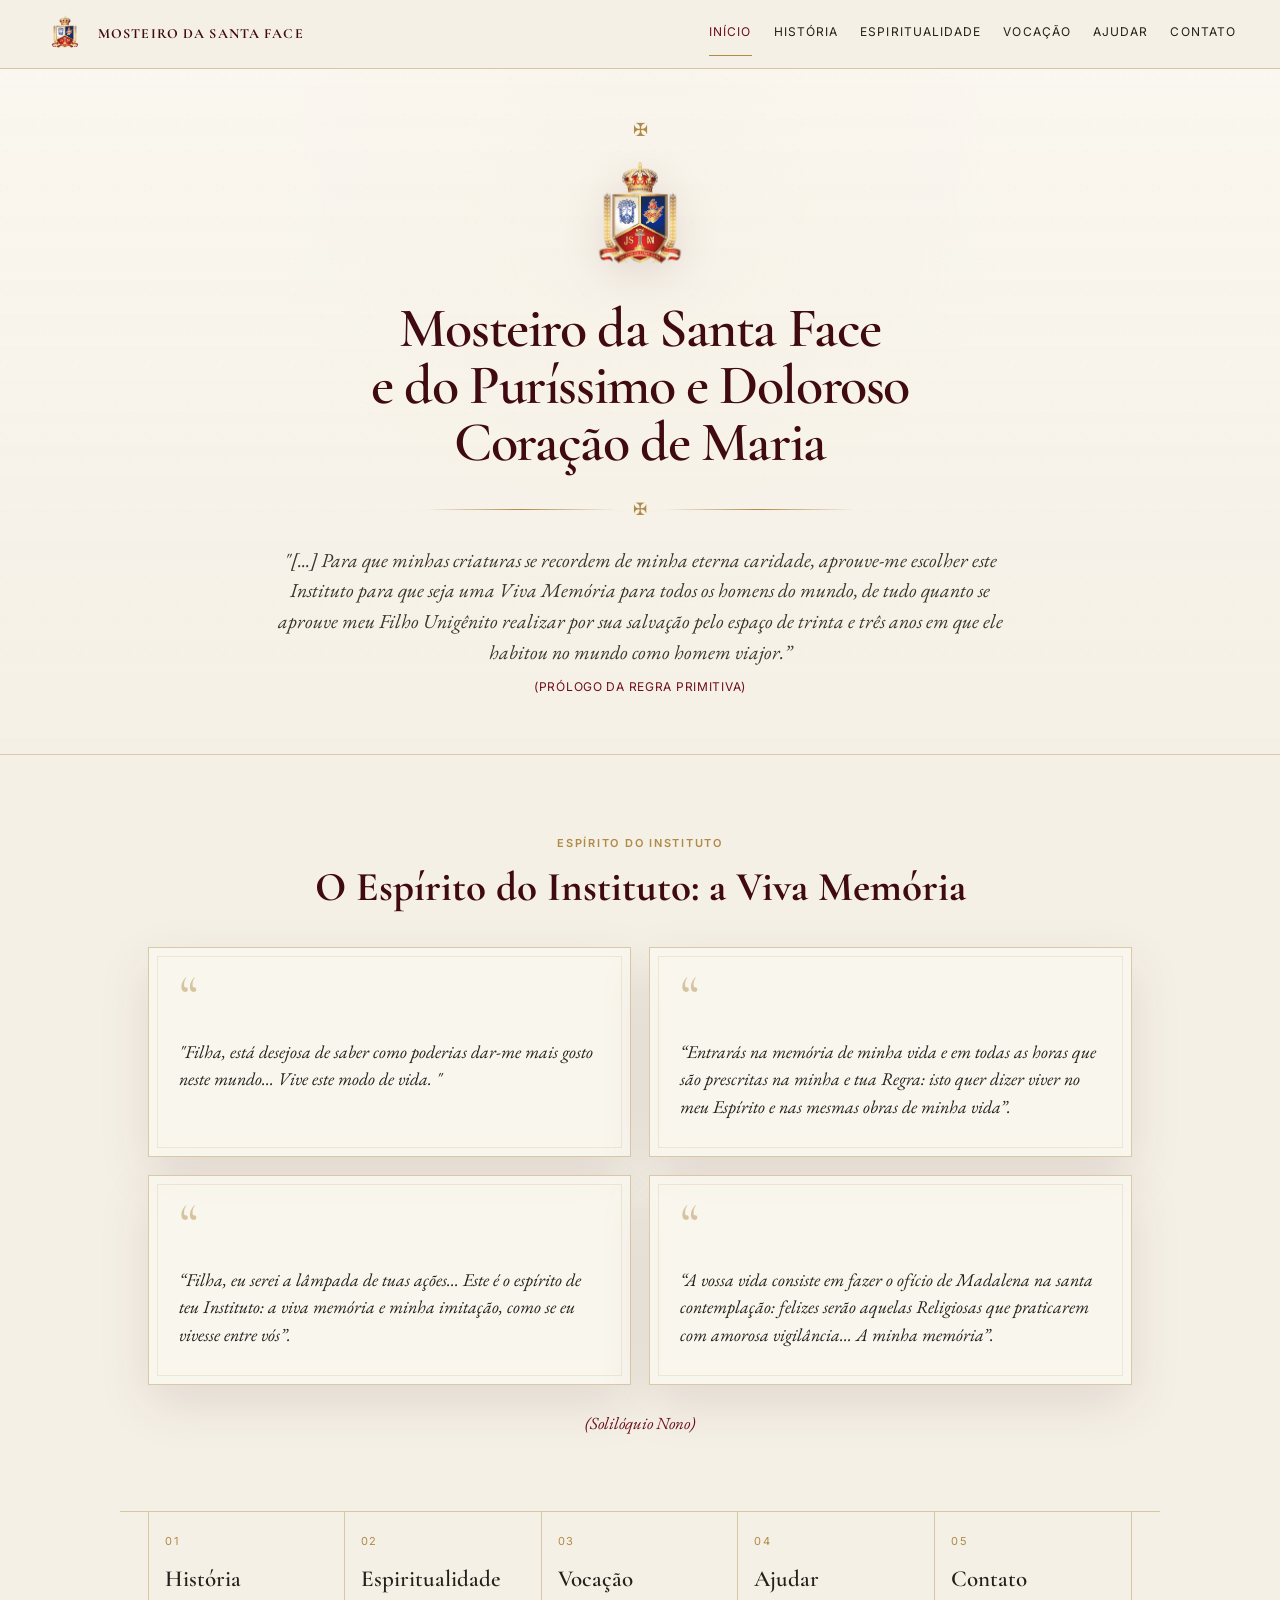
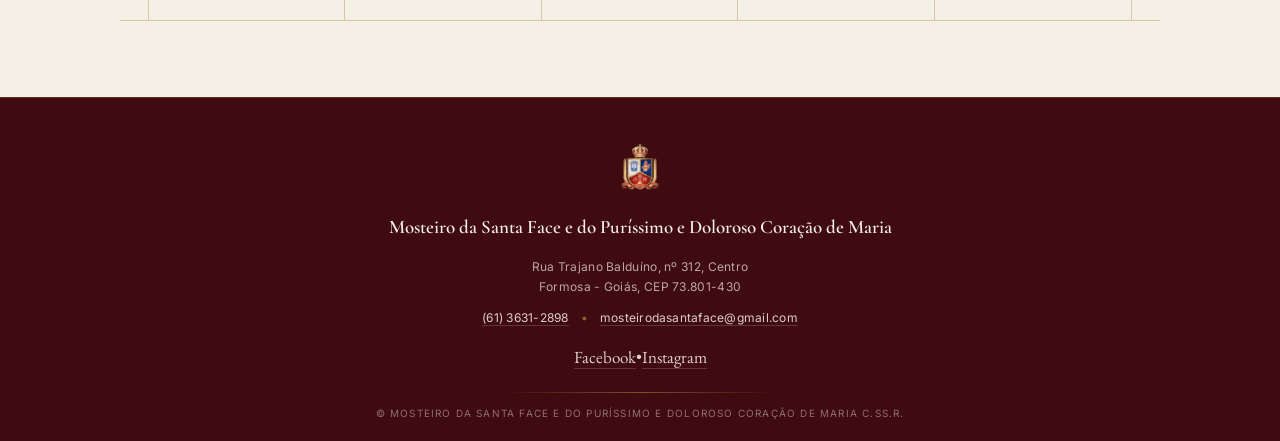
==== commit 1ad24299: "Divulga redes sociais oficiais do Mosteiro" ====
--- a/index.html
+++ b/index.html
@@ -129,6 +129,7 @@
         Formosa - Goiás, CEP 73.801-430
       </address>
       <p class="footer-contact"><a href="tel:+556136312898">(61) 3631-2898</a><span aria-hidden="true">•</span><a href="mailto:mosteirodasantaface@gmail.com">mosteirodasantaface@gmail.com</a></p>
+      <p class="footer-social"><a href="https://www.facebook.com/mosteirodasantaface.oficial" target="_blank" rel="noopener noreferrer">Facebook</a><span aria-hidden="true">•</span><a href="https://www.instagram.com/mosteirodasantaface" target="_blank" rel="noopener noreferrer">Instagram</a></p>
       <div class="footer-divider" aria-hidden="true"></div>
       <p class="copyright">© Mosteiro da Santa Face e do Puríssimo e Doloroso Coração de Maria C.Ss.R.</p>
     </div>
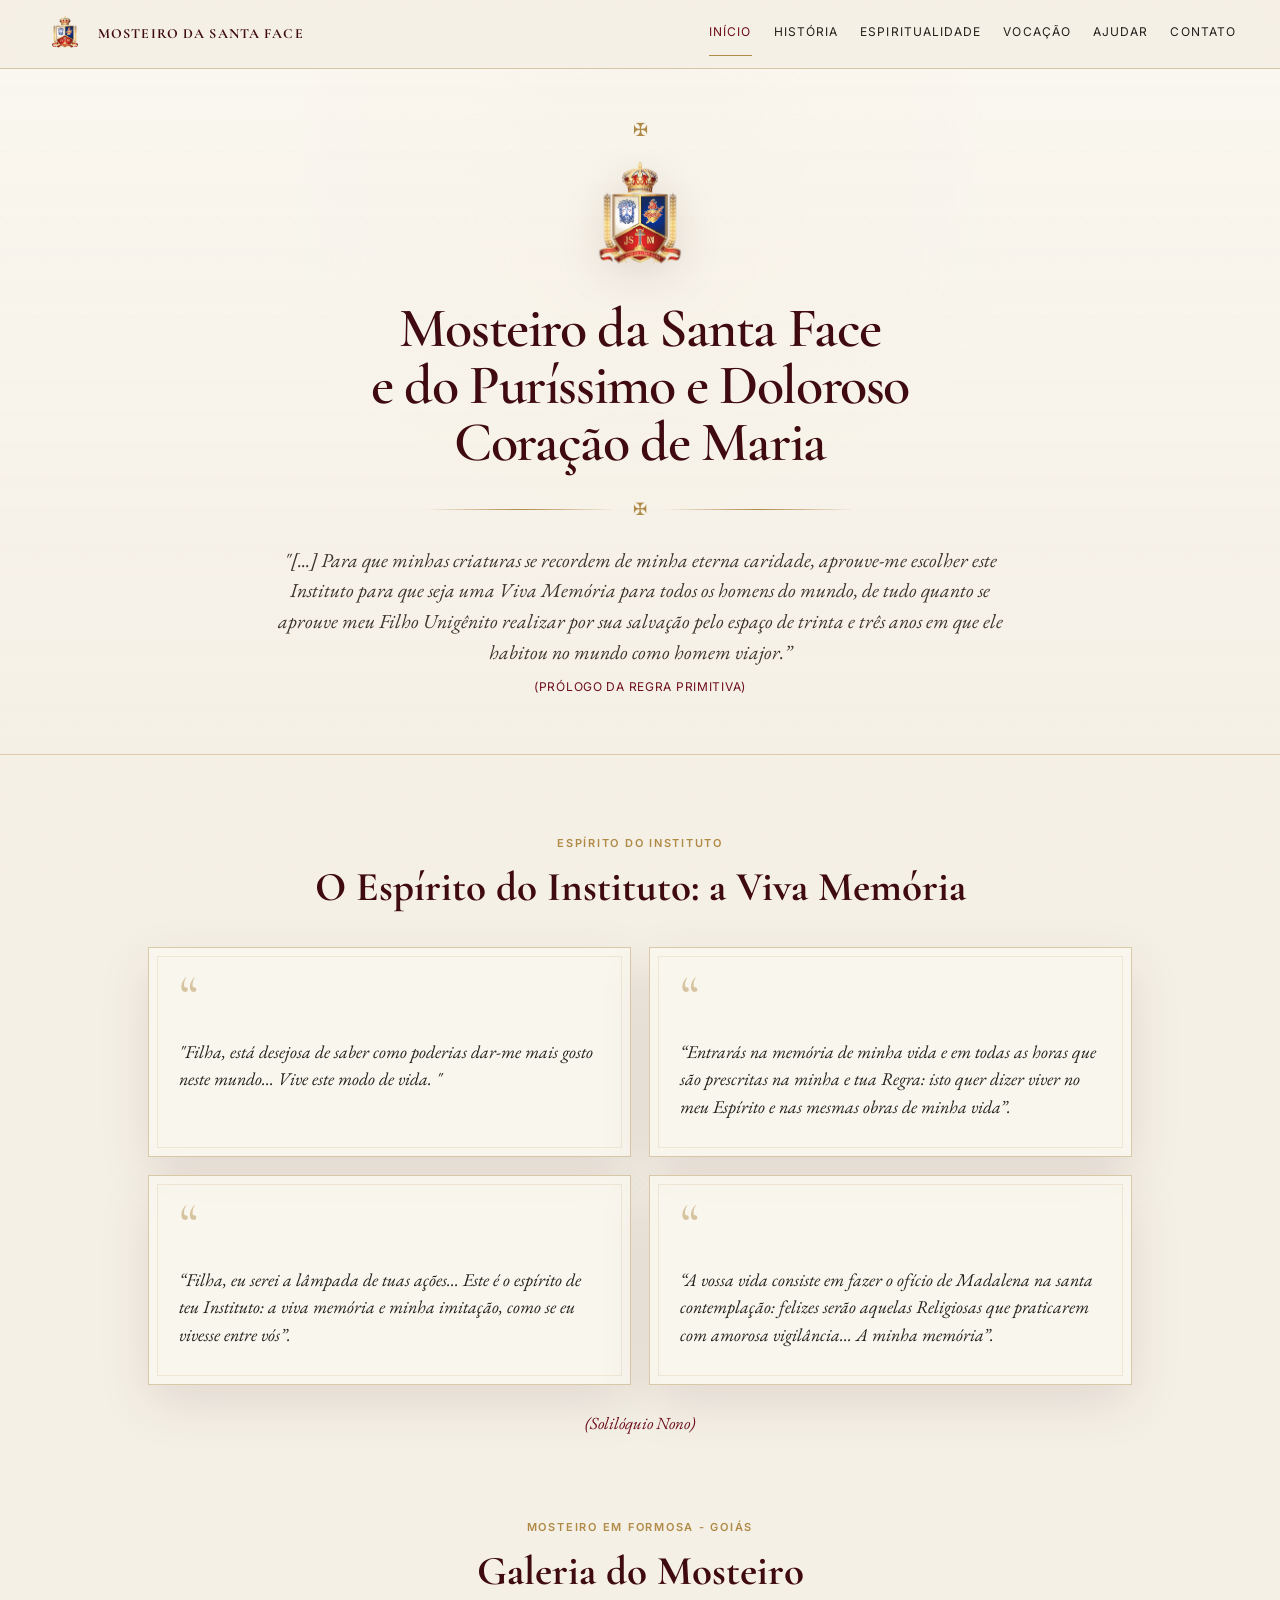
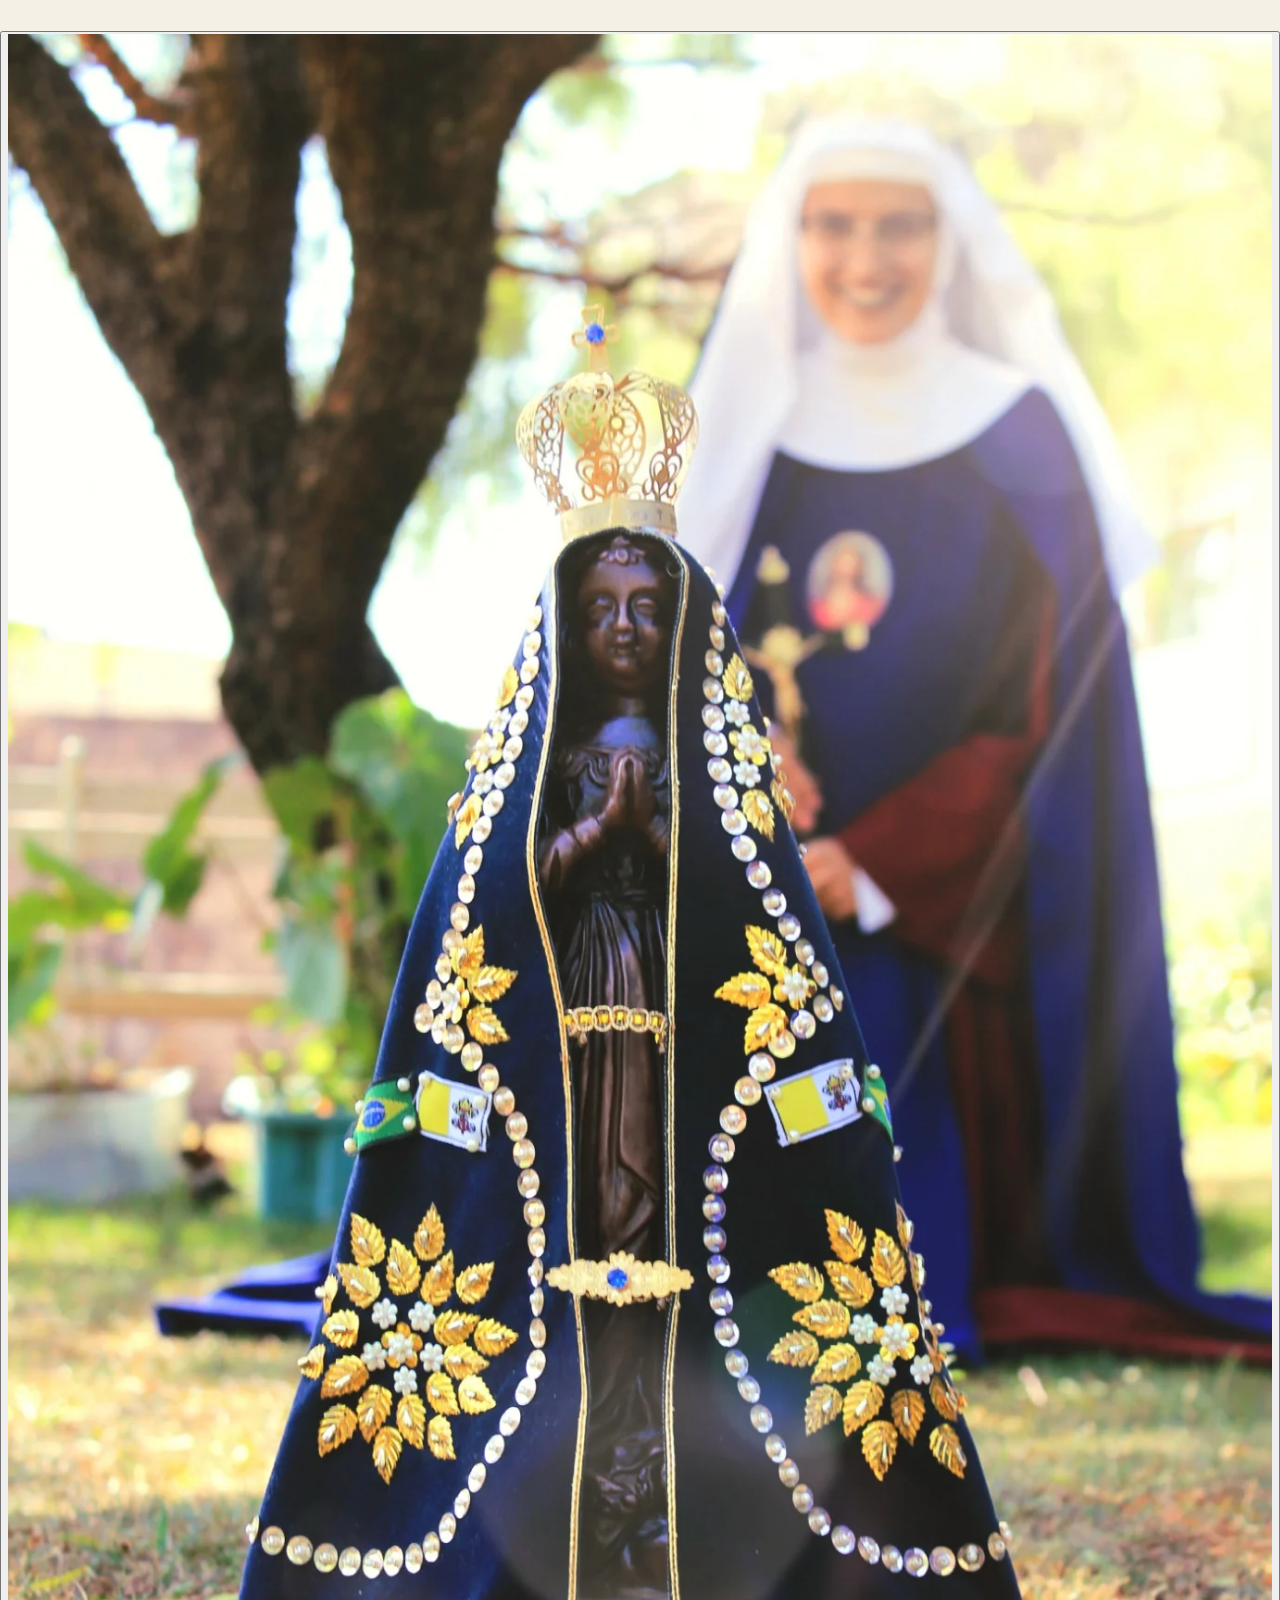
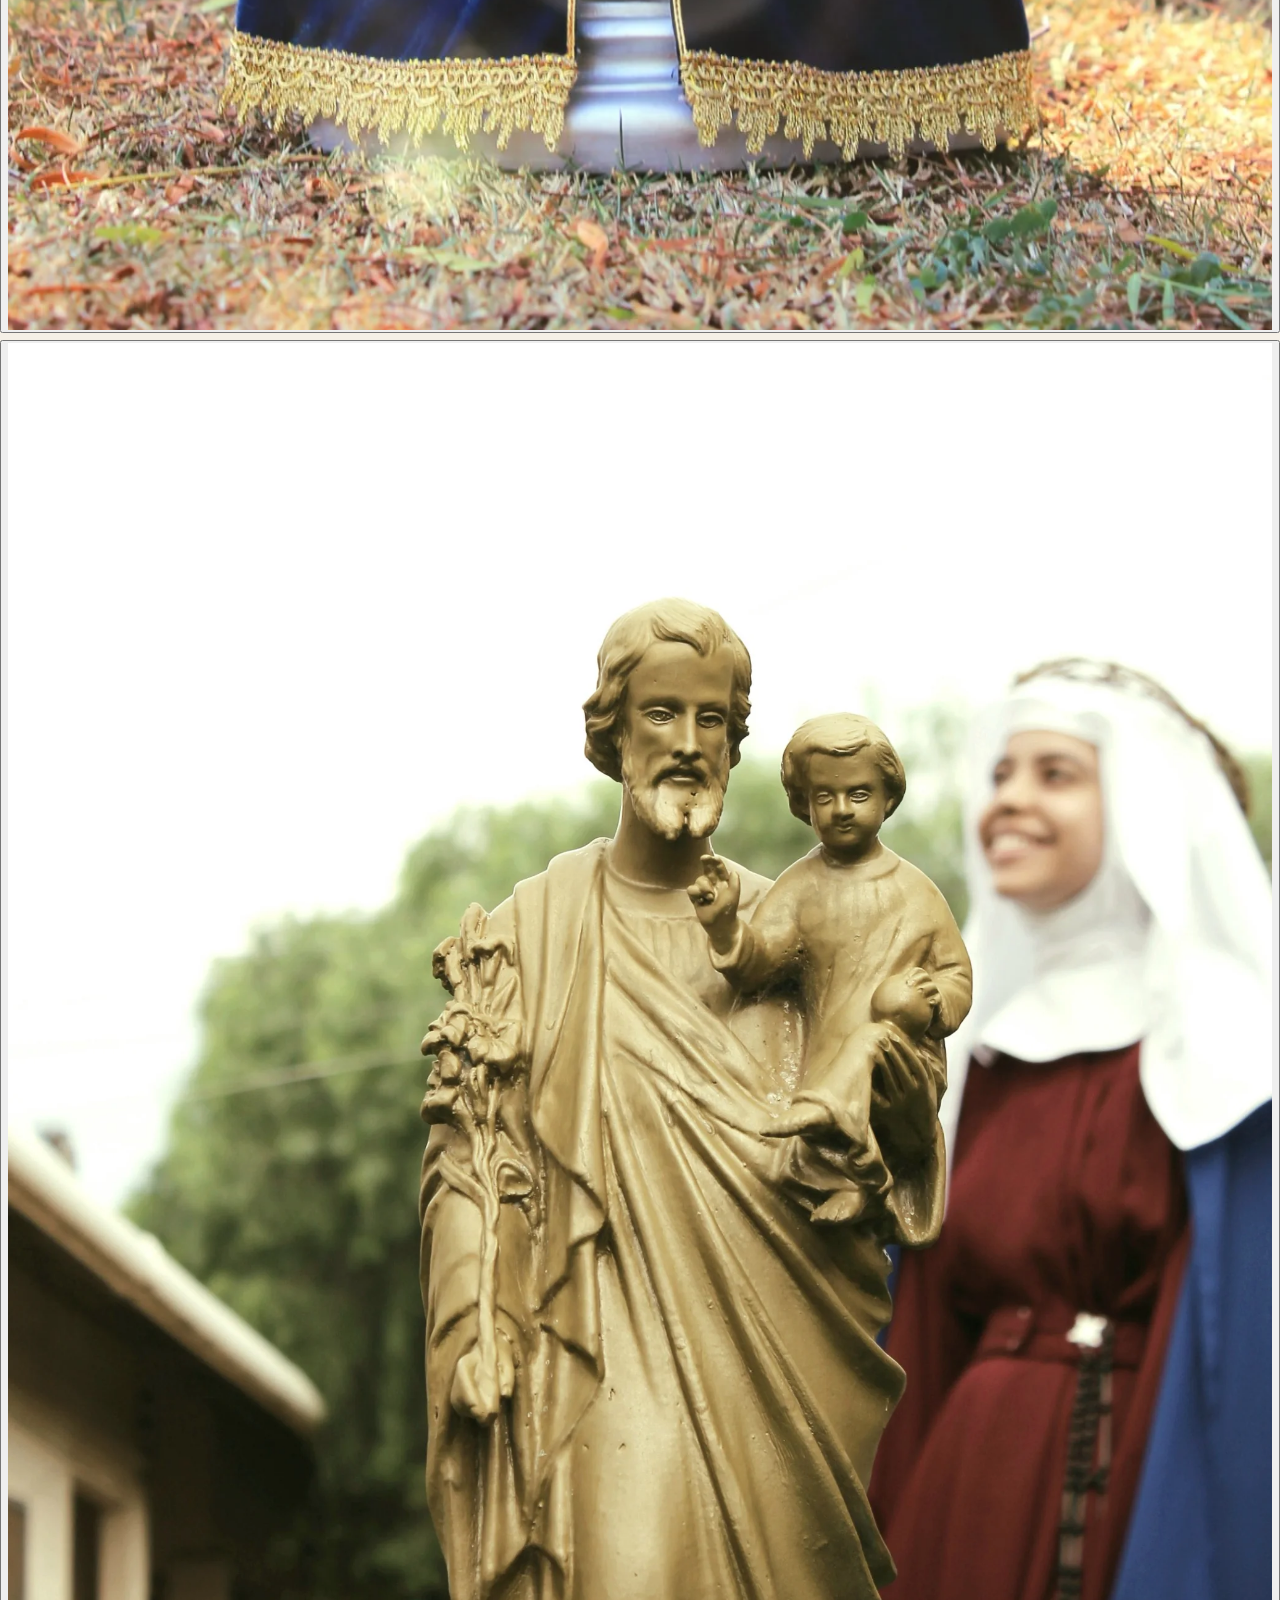
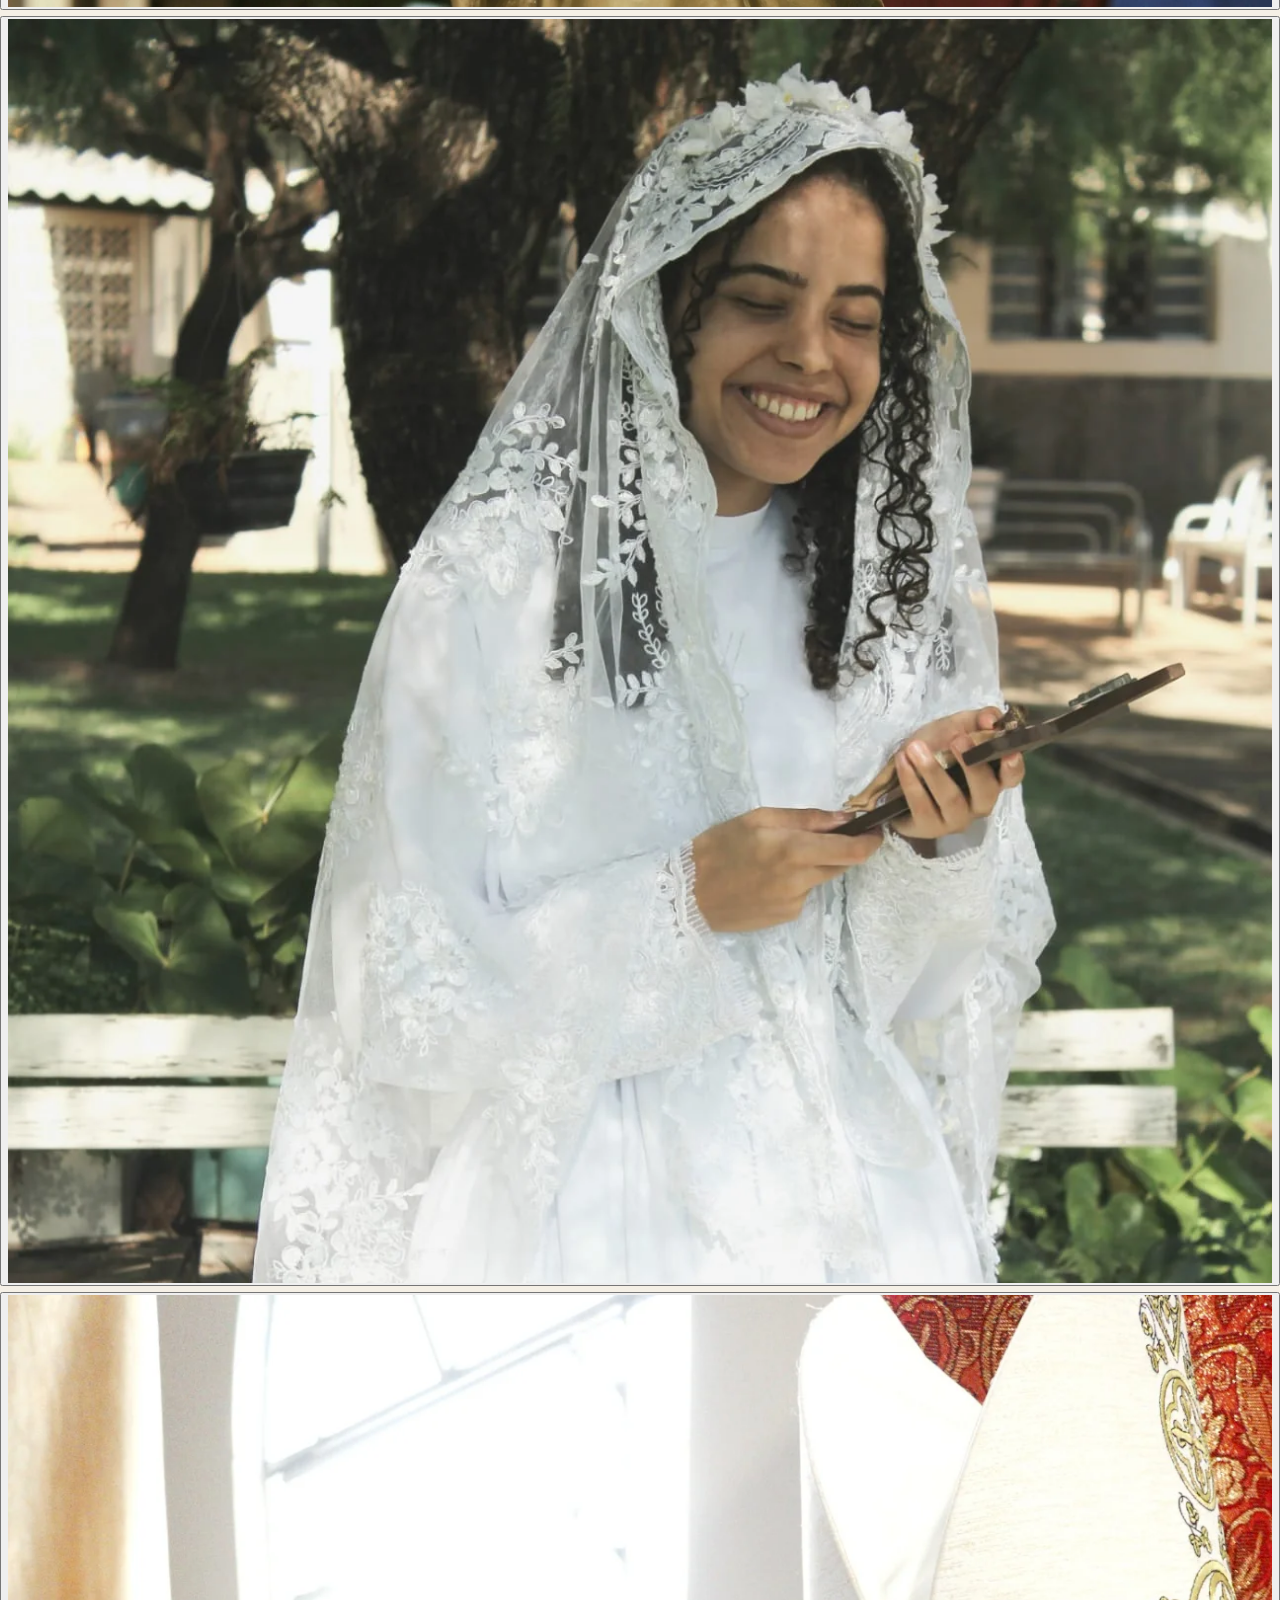
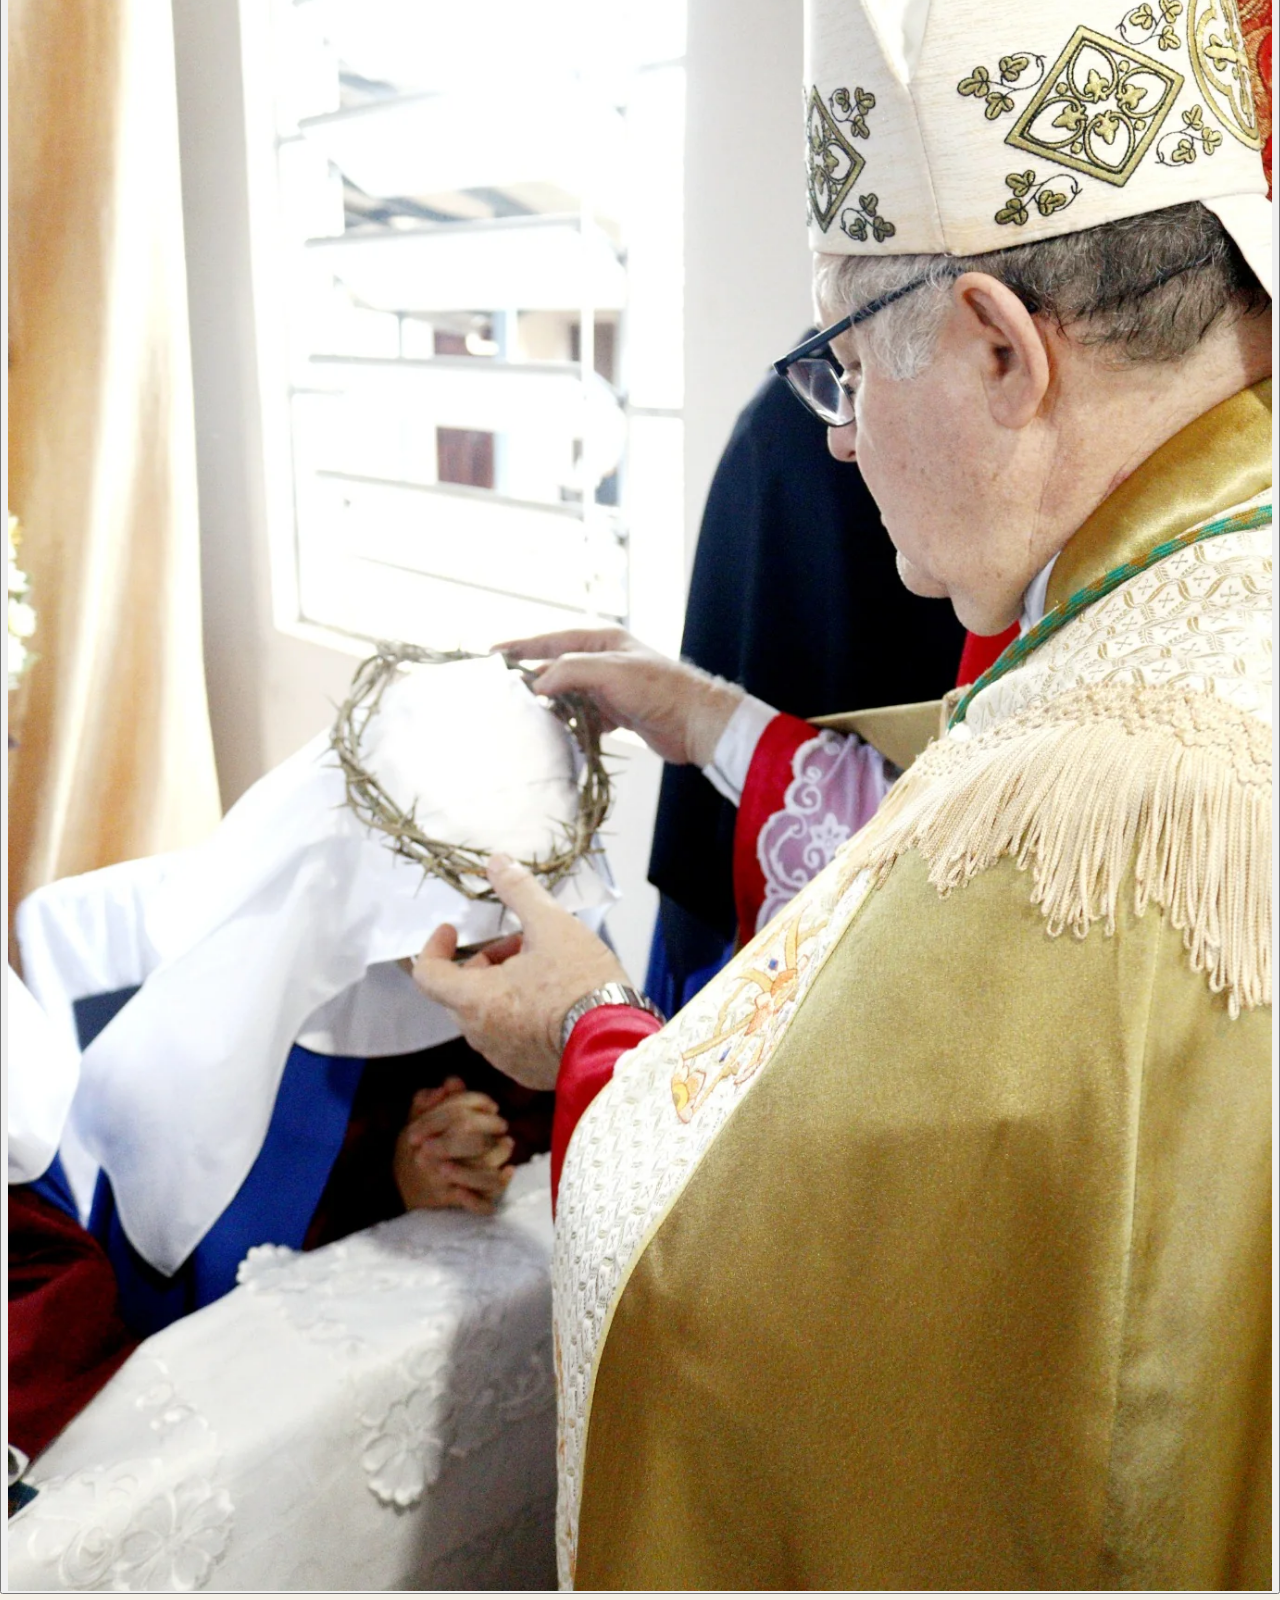
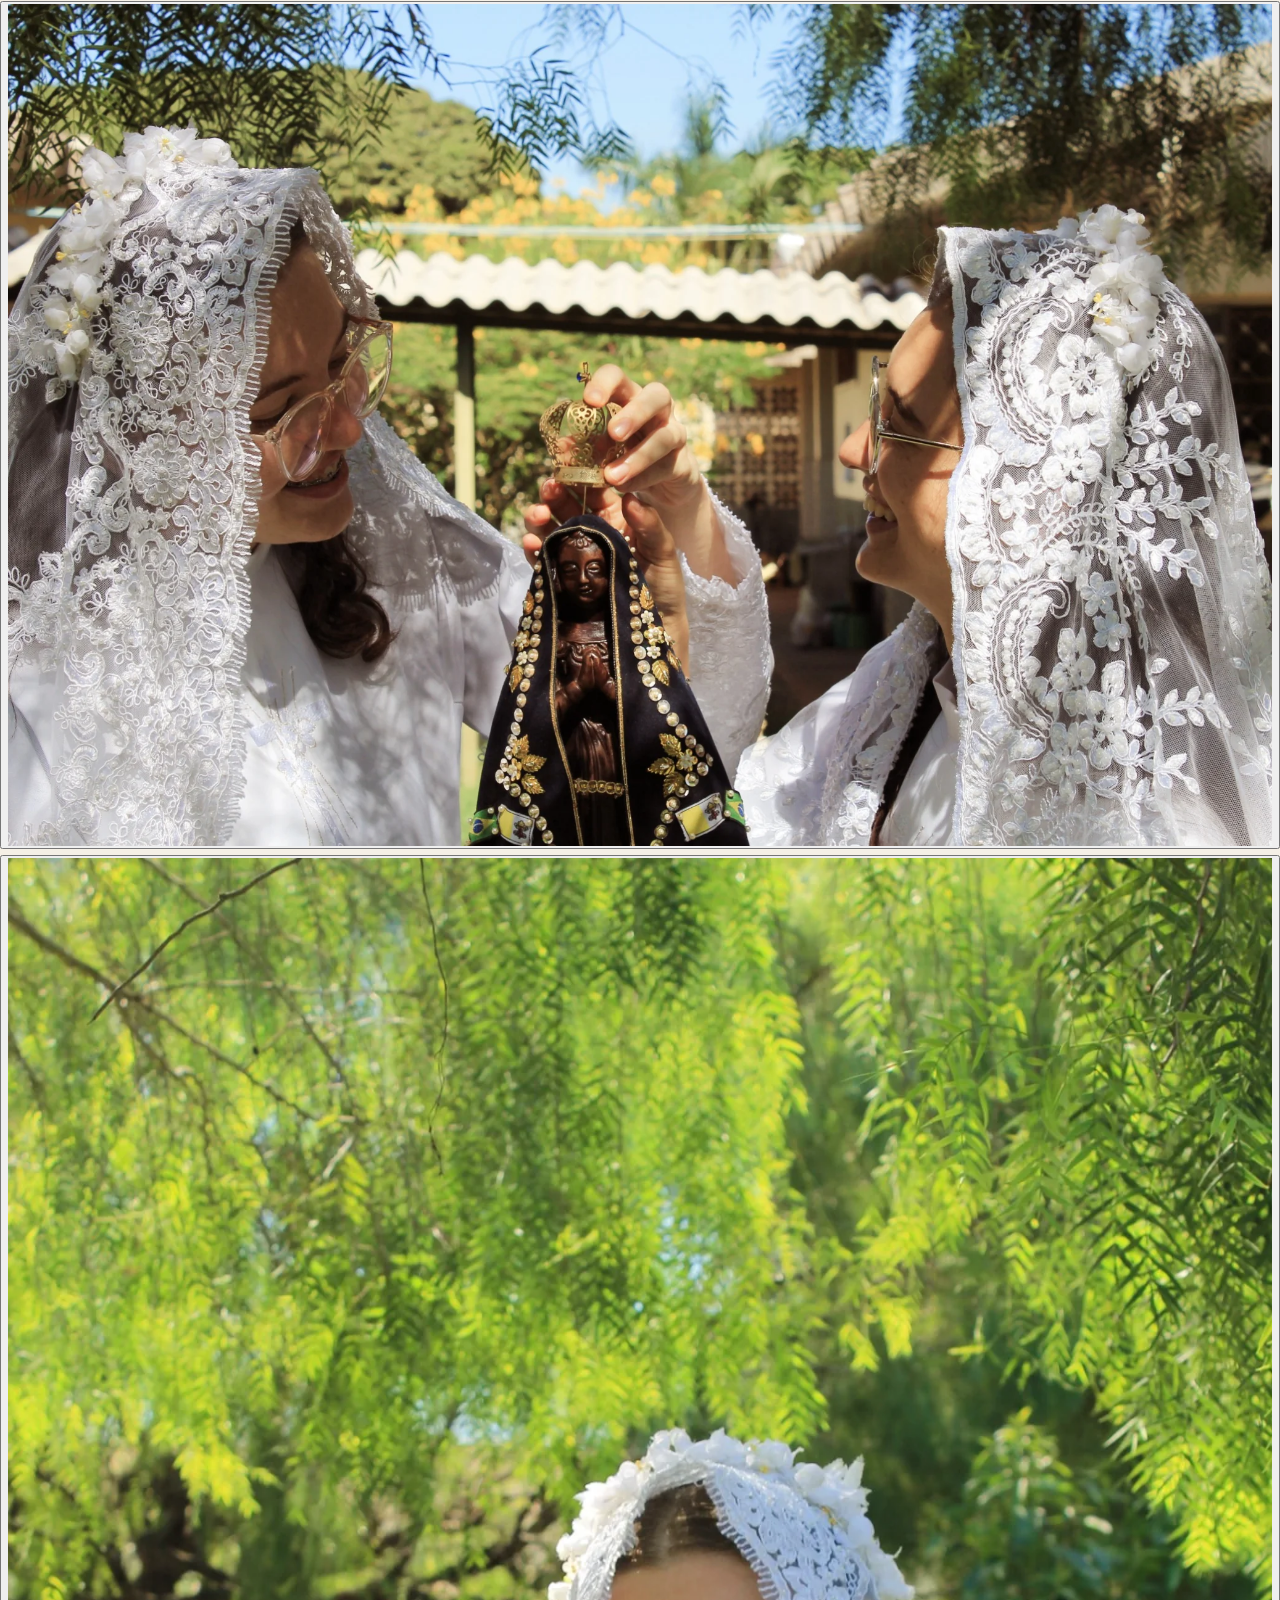
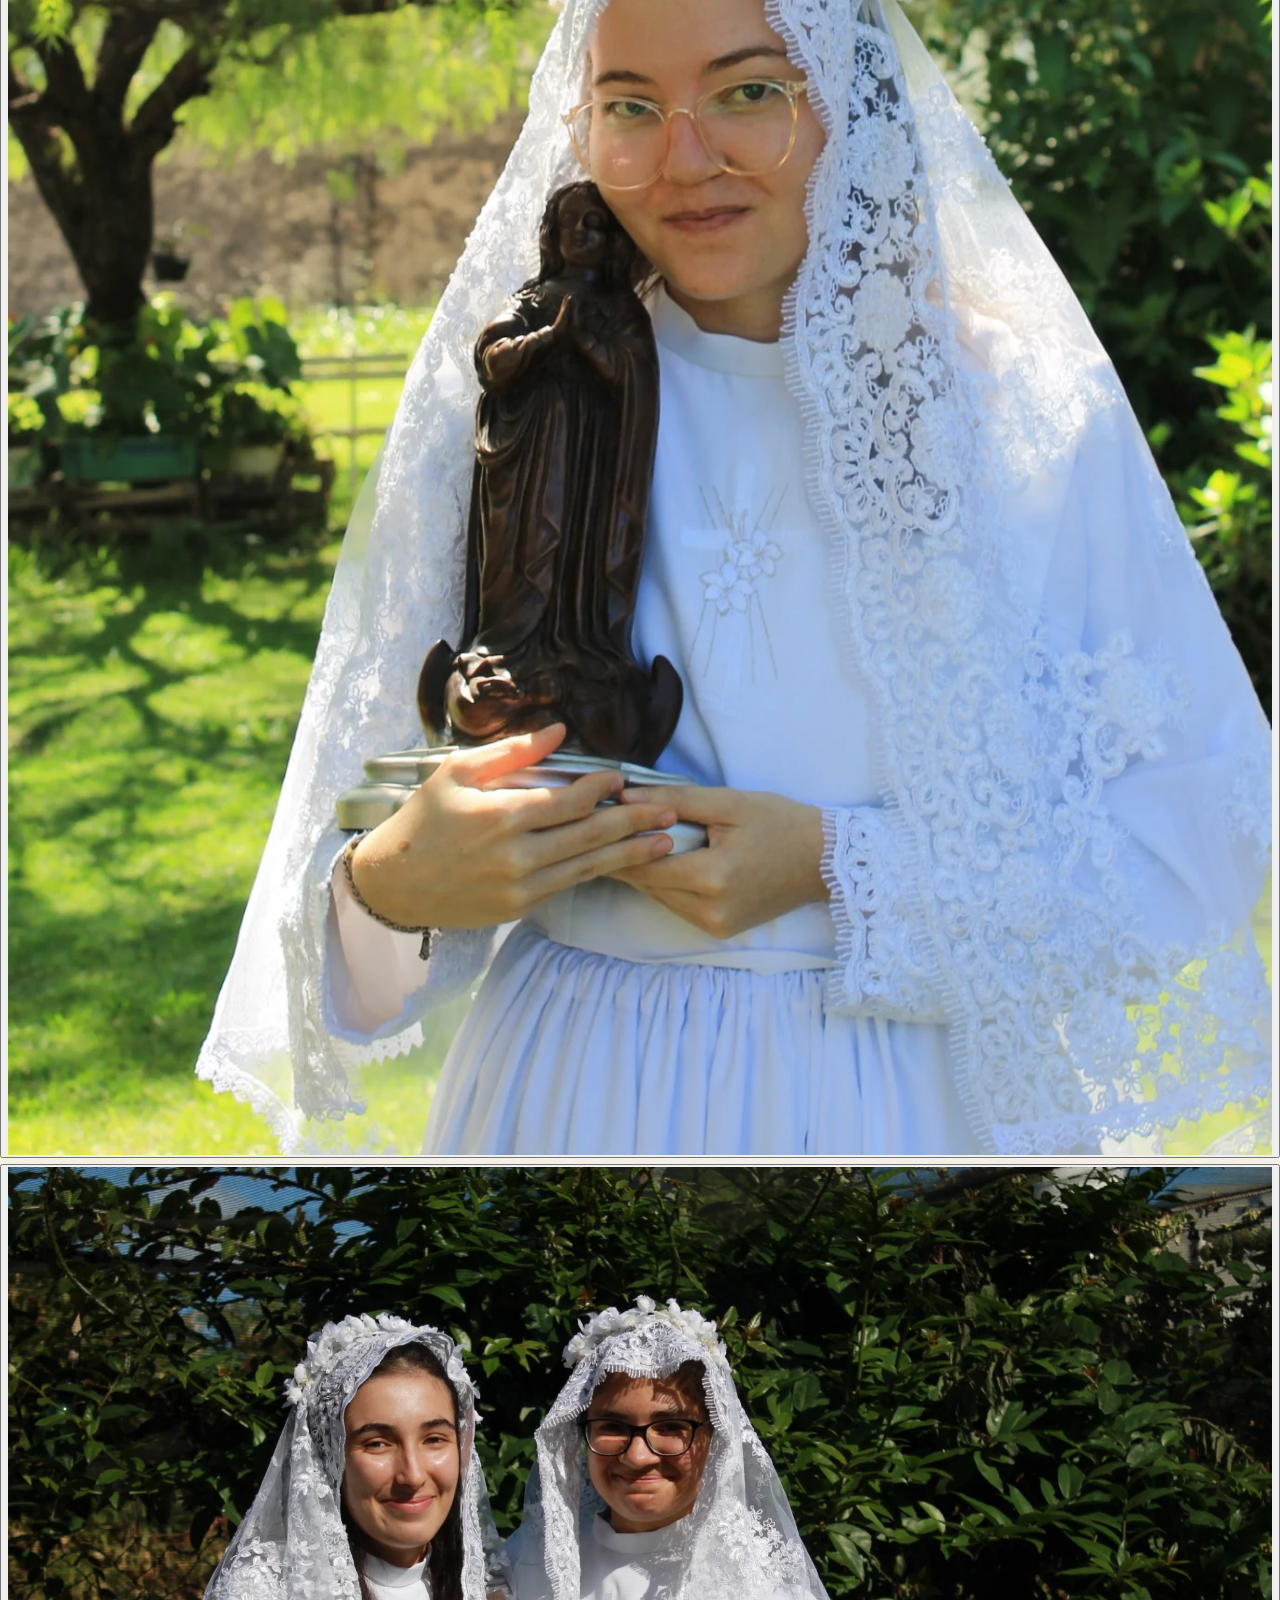
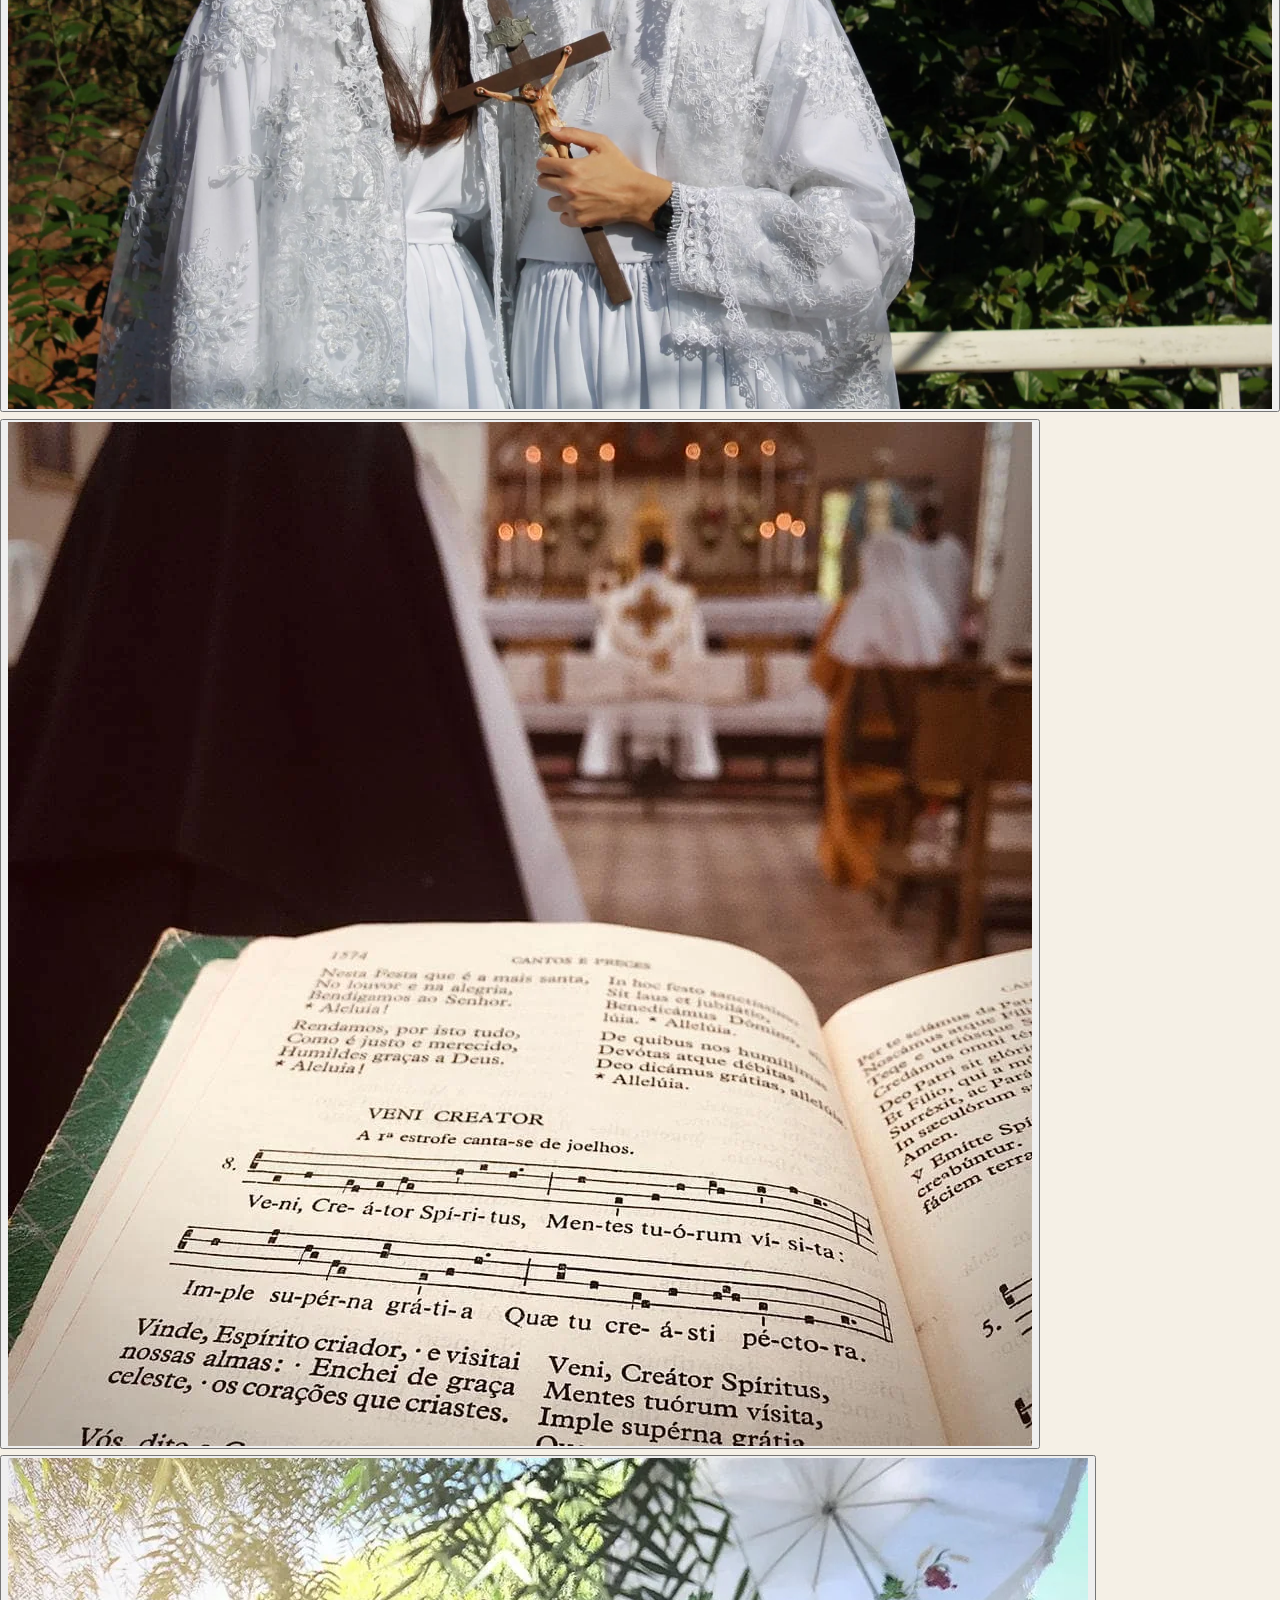
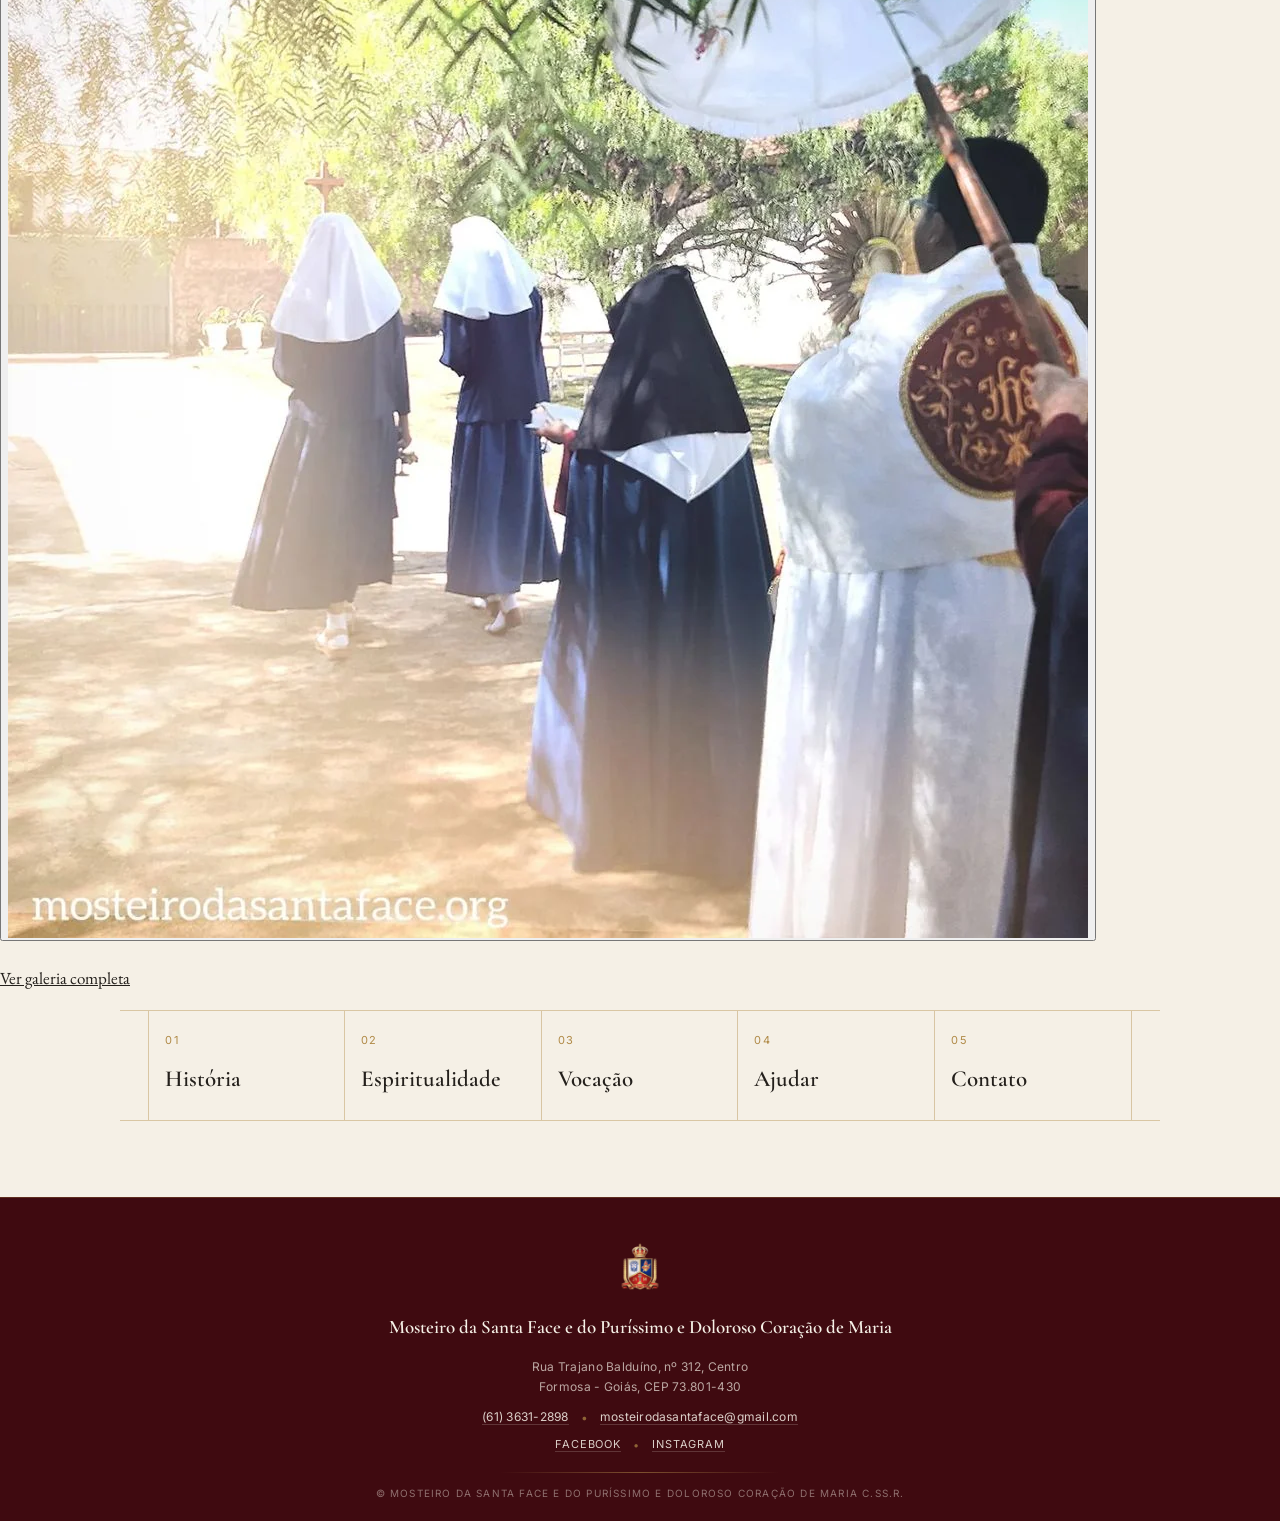
==== commit 2fbf9738: "Integra galeria fotográfica à Home" ====
--- a/index.html
+++ b/index.html
@@ -111,6 +111,31 @@
       <p class="source">(Solilóquio Nono)</p>
     </section>
 
+
+    <section class="photo-feature" aria-labelledby="galeria-home-titulo">
+      <div class="section-heading">
+        <span class="eyebrow">Mosteiro em Formosa - Goiás</span>
+        <h2 id="galeria-home-titulo">Galeria do Mosteiro</h2>
+      </div>
+      <div class="photo-grid photo-grid-home">
+        <button class="photo-item" type="button" data-gallery-src="/FOTOS%20MOSTEIRO%20FORMOSA%20GOIAS/mosteiro-santa-face%20(1).webp" data-gallery-alt="Mosteiro da Santa Face em Formosa - Goiás - foto 1" aria-label="Ampliar foto 1 da galeria"><img src="/FOTOS%20MOSTEIRO%20FORMOSA%20GOIAS/mosteiro-santa-face%20(1).webp" alt="Mosteiro da Santa Face em Formosa - Goiás" loading="lazy" decoding="async"></button>
+        <button class="photo-item" type="button" data-gallery-src="/FOTOS%20MOSTEIRO%20FORMOSA%20GOIAS/mosteiro-santa-face%20(4).webp" data-gallery-alt="Mosteiro da Santa Face em Formosa - Goiás - foto 4" aria-label="Ampliar foto 2 da galeria"><img src="/FOTOS%20MOSTEIRO%20FORMOSA%20GOIAS/mosteiro-santa-face%20(4).webp" alt="Mosteiro da Santa Face em Formosa - Goiás" loading="lazy" decoding="async"></button>
+        <button class="photo-item" type="button" data-gallery-src="/FOTOS%20MOSTEIRO%20FORMOSA%20GOIAS/mosteiro-santa-face%20(7).webp" data-gallery-alt="Mosteiro da Santa Face em Formosa - Goiás - foto 7" aria-label="Ampliar foto 3 da galeria"><img src="/FOTOS%20MOSTEIRO%20FORMOSA%20GOIAS/mosteiro-santa-face%20(7).webp" alt="Mosteiro da Santa Face em Formosa - Goiás" loading="lazy" decoding="async"></button>
+        <button class="photo-item" type="button" data-gallery-src="/FOTOS%20MOSTEIRO%20FORMOSA%20GOIAS/mosteiro-santa-face%20(10).webp" data-gallery-alt="Mosteiro da Santa Face em Formosa - Goiás - foto 10" aria-label="Ampliar foto 4 da galeria"><img src="/FOTOS%20MOSTEIRO%20FORMOSA%20GOIAS/mosteiro-santa-face%20(10).webp" alt="Mosteiro da Santa Face em Formosa - Goiás" loading="lazy" decoding="async"></button>
+        <button class="photo-item" type="button" data-gallery-src="/FOTOS%20MOSTEIRO%20FORMOSA%20GOIAS/mosteiro-santa-face%20(14).webp" data-gallery-alt="Mosteiro da Santa Face em Formosa - Goiás - foto 14" aria-label="Ampliar foto 5 da galeria"><img src="/FOTOS%20MOSTEIRO%20FORMOSA%20GOIAS/mosteiro-santa-face%20(14).webp" alt="Mosteiro da Santa Face em Formosa - Goiás" loading="lazy" decoding="async"></button>
+        <button class="photo-item" type="button" data-gallery-src="/FOTOS%20MOSTEIRO%20FORMOSA%20GOIAS/mosteiro-santa-face%20(18).webp" data-gallery-alt="Mosteiro da Santa Face em Formosa - Goiás - foto 18" aria-label="Ampliar foto 6 da galeria"><img src="/FOTOS%20MOSTEIRO%20FORMOSA%20GOIAS/mosteiro-santa-face%20(18).webp" alt="Mosteiro da Santa Face em Formosa - Goiás" loading="lazy" decoding="async"></button>
+        <button class="photo-item" type="button" data-gallery-src="/FOTOS%20MOSTEIRO%20FORMOSA%20GOIAS/mosteiro-santa-face%20(22).webp" data-gallery-alt="Mosteiro da Santa Face em Formosa - Goiás - foto 22" aria-label="Ampliar foto 7 da galeria"><img src="/FOTOS%20MOSTEIRO%20FORMOSA%20GOIAS/mosteiro-santa-face%20(22).webp" alt="Mosteiro da Santa Face em Formosa - Goiás" loading="lazy" decoding="async"></button>
+        <button class="photo-item" type="button" data-gallery-src="/FOTOS%20MOSTEIRO%20FORMOSA%20GOIAS/mosteiro-santa-face%20(25).webp" data-gallery-alt="Mosteiro da Santa Face em Formosa - Goiás - foto 25" aria-label="Ampliar foto 8 da galeria"><img src="/FOTOS%20MOSTEIRO%20FORMOSA%20GOIAS/mosteiro-santa-face%20(25).webp" alt="Mosteiro da Santa Face em Formosa - Goiás" loading="lazy" decoding="async"></button>
+        <button class="photo-item" type="button" data-gallery-src="/FOTOS%20MOSTEIRO%20FORMOSA%20GOIAS/mosteiro-santa-face%20(29).webp" data-gallery-alt="Mosteiro da Santa Face em Formosa - Goiás - foto 29" aria-label="Ampliar foto 9 da galeria"><img src="/FOTOS%20MOSTEIRO%20FORMOSA%20GOIAS/mosteiro-santa-face%20(29).webp" alt="Mosteiro da Santa Face em Formosa - Goiás" loading="lazy" decoding="async"></button>
+      </div>
+      <p class="gallery-more"><a href="/historia/#galeria">Ver galeria completa</a></p>
+    </section>
+
+    <dialog class="gallery-dialog" id="gallery-dialog" aria-label="Visualização ampliada da fotografia">
+      <button class="gallery-close" type="button" aria-label="Fechar fotografia">×</button>
+      <img src="" alt="">
+    </dialog>
+
     <section class="institutional-nav" aria-label="Conheça o Mosteiro">
       <a href="/historia/"><span>01</span><strong>História</strong></a>
       <a href="/espiritualidade/"><span>02</span><strong>Espiritualidade</strong></a>
--- a/styles.css
+++ b/styles.css
@@ -532,3 +532,17 @@
   .email-dialog-actions{flex-direction:column-reverse}
   .dialog-button{width:100%}
 }
+
+
+.footer-social{
+  display:flex;
+  justify-content:center;
+  align-items:center;
+  flex-wrap:wrap;
+  gap:8px 12px;
+  margin:12px 0 0;
+  font:11px Inter,sans-serif;
+  letter-spacing:.08em;
+  text-transform:uppercase
+}
+.footer-social span{color:var(--gold);opacity:.7}
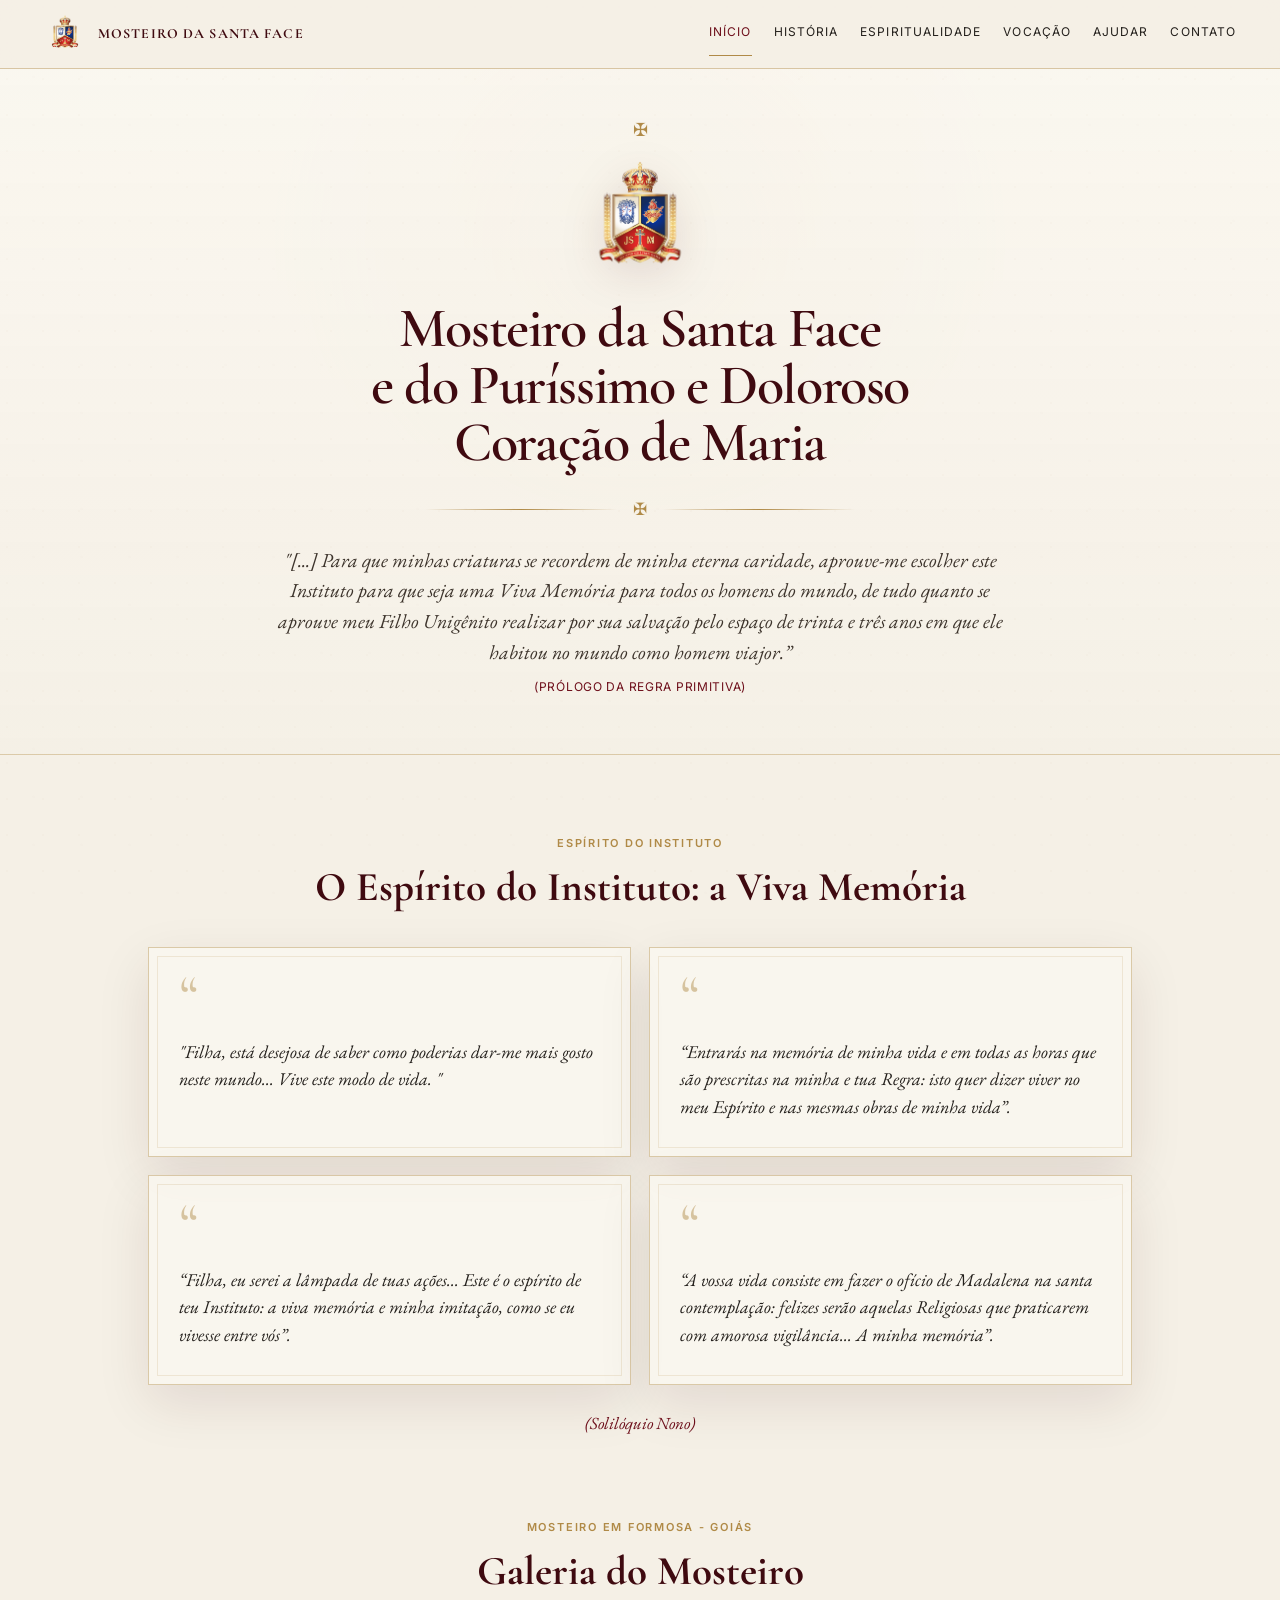
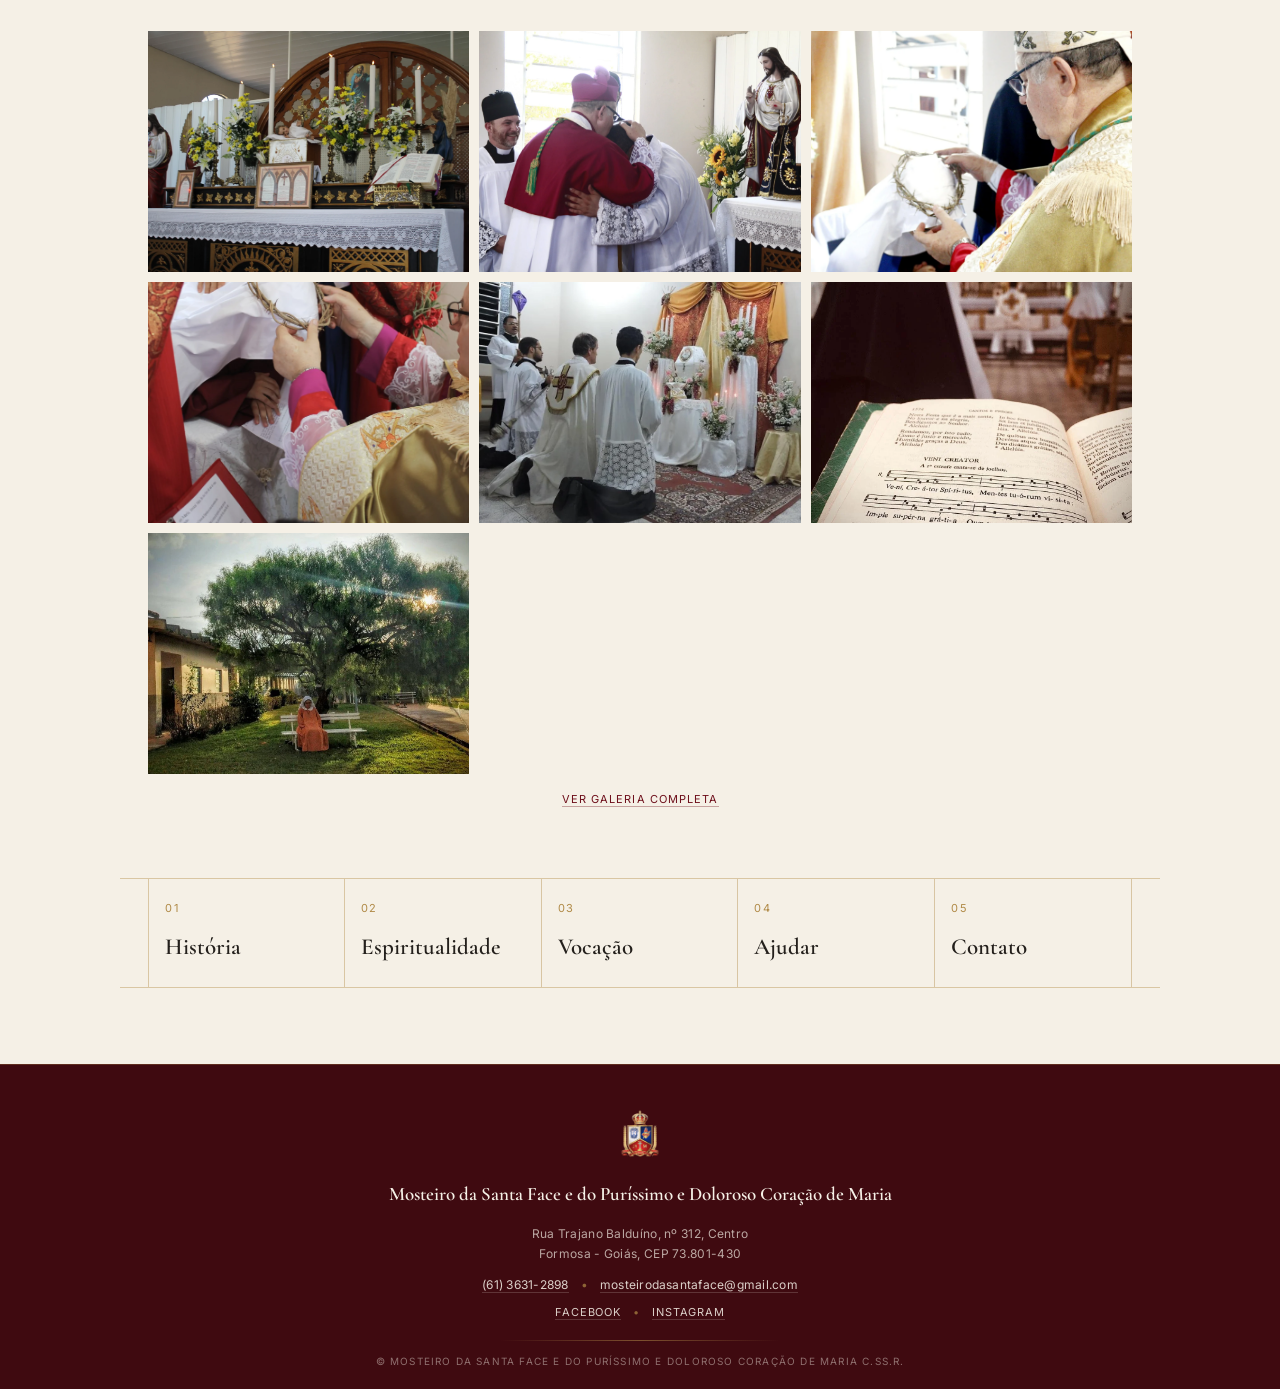
==== commit 292d2c30: "Refina curadoria da galeria da Home" ====
--- a/index.html
+++ b/index.html
@@ -118,14 +118,14 @@
         <h2 id="galeria-home-titulo">Galeria do Mosteiro</h2>
       </div>
       <div class="photo-grid photo-grid-home">
-        <button class="photo-item" type="button" data-gallery-src="/FOTOS%20MOSTEIRO%20FORMOSA%20GOIAS/mosteiro-santa-face%20(1).webp" data-gallery-alt="Mosteiro da Santa Face em Formosa - Goiás - foto 1" aria-label="Ampliar foto 1 da galeria"><img src="/FOTOS%20MOSTEIRO%20FORMOSA%20GOIAS/mosteiro-santa-face%20(1).webp" alt="Mosteiro da Santa Face em Formosa - Goiás" loading="lazy" decoding="async"></button>
-        <button class="photo-item" type="button" data-gallery-src="/FOTOS%20MOSTEIRO%20FORMOSA%20GOIAS/mosteiro-santa-face%20(4).webp" data-gallery-alt="Mosteiro da Santa Face em Formosa - Goiás - foto 4" aria-label="Ampliar foto 2 da galeria"><img src="/FOTOS%20MOSTEIRO%20FORMOSA%20GOIAS/mosteiro-santa-face%20(4).webp" alt="Mosteiro da Santa Face em Formosa - Goiás" loading="lazy" decoding="async"></button>
-        <button class="photo-item" type="button" data-gallery-src="/FOTOS%20MOSTEIRO%20FORMOSA%20GOIAS/mosteiro-santa-face%20(7).webp" data-gallery-alt="Mosteiro da Santa Face em Formosa - Goiás - foto 7" aria-label="Ampliar foto 3 da galeria"><img src="/FOTOS%20MOSTEIRO%20FORMOSA%20GOIAS/mosteiro-santa-face%20(7).webp" alt="Mosteiro da Santa Face em Formosa - Goiás" loading="lazy" decoding="async"></button>
-        <button class="photo-item" type="button" data-gallery-src="/FOTOS%20MOSTEIRO%20FORMOSA%20GOIAS/mosteiro-santa-face%20(10).webp" data-gallery-alt="Mosteiro da Santa Face em Formosa - Goiás - foto 10" aria-label="Ampliar foto 4 da galeria"><img src="/FOTOS%20MOSTEIRO%20FORMOSA%20GOIAS/mosteiro-santa-face%20(10).webp" alt="Mosteiro da Santa Face em Formosa - Goiás" loading="lazy" decoding="async"></button>
-        <button class="photo-item" type="button" data-gallery-src="/FOTOS%20MOSTEIRO%20FORMOSA%20GOIAS/mosteiro-santa-face%20(14).webp" data-gallery-alt="Mosteiro da Santa Face em Formosa - Goiás - foto 14" aria-label="Ampliar foto 5 da galeria"><img src="/FOTOS%20MOSTEIRO%20FORMOSA%20GOIAS/mosteiro-santa-face%20(14).webp" alt="Mosteiro da Santa Face em Formosa - Goiás" loading="lazy" decoding="async"></button>
-        <button class="photo-item" type="button" data-gallery-src="/FOTOS%20MOSTEIRO%20FORMOSA%20GOIAS/mosteiro-santa-face%20(18).webp" data-gallery-alt="Mosteiro da Santa Face em Formosa - Goiás - foto 18" aria-label="Ampliar foto 6 da galeria"><img src="/FOTOS%20MOSTEIRO%20FORMOSA%20GOIAS/mosteiro-santa-face%20(18).webp" alt="Mosteiro da Santa Face em Formosa - Goiás" loading="lazy" decoding="async"></button>
-        <button class="photo-item" type="button" data-gallery-src="/FOTOS%20MOSTEIRO%20FORMOSA%20GOIAS/mosteiro-santa-face%20(22).webp" data-gallery-alt="Mosteiro da Santa Face em Formosa - Goiás - foto 22" aria-label="Ampliar foto 7 da galeria"><img src="/FOTOS%20MOSTEIRO%20FORMOSA%20GOIAS/mosteiro-santa-face%20(22).webp" alt="Mosteiro da Santa Face em Formosa - Goiás" loading="lazy" decoding="async"></button>
-        <button class="photo-item" type="button" data-gallery-src="/FOTOS%20MOSTEIRO%20FORMOSA%20GOIAS/mosteiro-santa-face%20(25).webp" data-gallery-alt="Mosteiro da Santa Face em Formosa - Goiás - foto 25" aria-label="Ampliar foto 8 da galeria"><img src="/FOTOS%20MOSTEIRO%20FORMOSA%20GOIAS/mosteiro-santa-face%20(25).webp" alt="Mosteiro da Santa Face em Formosa - Goiás" loading="lazy" decoding="async"></button>
+        <button class="photo-item" type="button" data-gallery-src="/FOTOS%20MOSTEIRO%20FORMOSA%20GOIAS/mosteiro-santa-face%20(2).webp" data-gallery-alt="Mosteiro da Santa Face em Formosa - Goiás - foto 2" aria-label="Ampliar foto 1 da galeria"><img src="/FOTOS%20MOSTEIRO%20FORMOSA%20GOIAS/mosteiro-santa-face%20(2).webp" alt="Mosteiro da Santa Face em Formosa - Goiás" loading="lazy" decoding="async"></button>
+        <button class="photo-item" type="button" data-gallery-src="/FOTOS%20MOSTEIRO%20FORMOSA%20GOIAS/mosteiro-santa-face%20(6).webp" data-gallery-alt="Mosteiro da Santa Face em Formosa - Goiás - foto 6" aria-label="Ampliar foto 2 da galeria"><img src="/FOTOS%20MOSTEIRO%20FORMOSA%20GOIAS/mosteiro-santa-face%20(6).webp" alt="Mosteiro da Santa Face em Formosa - Goiás" loading="lazy" decoding="async"></button>
+        <button class="photo-item" type="button" data-gallery-src="/FOTOS%20MOSTEIRO%20FORMOSA%20GOIAS/mosteiro-santa-face%20(10).webp" data-gallery-alt="Mosteiro da Santa Face em Formosa - Goiás - foto 10" aria-label="Ampliar foto 3 da galeria"><img src="/FOTOS%20MOSTEIRO%20FORMOSA%20GOIAS/mosteiro-santa-face%20(10).webp" alt="Mosteiro da Santa Face em Formosa - Goiás" loading="lazy" decoding="async"></button>
+        <button class="photo-item" type="button" data-gallery-src="/FOTOS%20MOSTEIRO%20FORMOSA%20GOIAS/mosteiro-santa-face%20(13).webp" data-gallery-alt="Mosteiro da Santa Face em Formosa - Goiás - foto 13" aria-label="Ampliar foto 4 da galeria"><img src="/FOTOS%20MOSTEIRO%20FORMOSA%20GOIAS/mosteiro-santa-face%20(13).webp" alt="Mosteiro da Santa Face em Formosa - Goiás" loading="lazy" decoding="async"></button>
+        <button class="photo-item" type="button" data-gallery-src="/FOTOS%20MOSTEIRO%20FORMOSA%20GOIAS/mosteiro-santa-face%20(23).webp" data-gallery-alt="Mosteiro da Santa Face em Formosa - Goiás - foto 23" aria-label="Ampliar foto 5 da galeria"><img src="/FOTOS%20MOSTEIRO%20FORMOSA%20GOIAS/mosteiro-santa-face%20(23).webp" alt="Mosteiro da Santa Face em Formosa - Goiás" loading="lazy" decoding="async"></button>
+        <button class="photo-item" type="button" data-gallery-src="/FOTOS%20MOSTEIRO%20FORMOSA%20GOIAS/mosteiro-santa-face%20(25).webp" data-gallery-alt="Mosteiro da Santa Face em Formosa - Goiás - foto 25" aria-label="Ampliar foto 6 da galeria"><img src="/FOTOS%20MOSTEIRO%20FORMOSA%20GOIAS/mosteiro-santa-face%20(25).webp" alt="Mosteiro da Santa Face em Formosa - Goiás" loading="lazy" decoding="async"></button>
+        <button class="photo-item" type="button" data-gallery-src="/FOTOS%20MOSTEIRO%20FORMOSA%20GOIAS/mosteiro-santa-face%20(27).webp" data-gallery-alt="Mosteiro da Santa Face em Formosa - Goiás - foto 27" aria-label="Ampliar foto 7 da galeria"><img src="/FOTOS%20MOSTEIRO%20FORMOSA%20GOIAS/mosteiro-santa-face%20(27).webp" alt="Mosteiro da Santa Face em Formosa - Goiás" loading="lazy" decoding="async"></button>
+        <button class="photo-item" type="button" data-gallery-src="/FOTOS%20MOSTEIRO%20FORMOSA%20GOIAS/mosteiro-santa-face%20(28).webp" data-gallery-alt="Mosteiro da Santa Face em Formosa - Goiás - foto 28" aria-label="Ampliar foto 8 da galeria"><img src="/FOTOS%20MOSTEIRO%20FORMOSA%20GOIAS/mosteiro-santa-face%20(28).webp" alt="Mosteiro da Santa Face em Formosa - Goiás" loading="lazy" decoding="async"></button>
         <button class="photo-item" type="button" data-gallery-src="/FOTOS%20MOSTEIRO%20FORMOSA%20GOIAS/mosteiro-santa-face%20(29).webp" data-gallery-alt="Mosteiro da Santa Face em Formosa - Goiás - foto 29" aria-label="Ampliar foto 9 da galeria"><img src="/FOTOS%20MOSTEIRO%20FORMOSA%20GOIAS/mosteiro-santa-face%20(29).webp" alt="Mosteiro da Santa Face em Formosa - Goiás" loading="lazy" decoding="async"></button>
       </div>
       <p class="gallery-more"><a href="/historia/#galeria">Ver galeria completa</a></p>
--- a/styles.css
+++ b/styles.css
@@ -546,3 +546,98 @@
   text-transform:uppercase
 }
 .footer-social span{color:var(--gold);opacity:.7}
+
+
+/* Etapa 8 - Galeria e reintegração visual */
+.photo-feature{
+  max-width:1040px;
+  margin:0 auto;
+  padding:0 28px 72px
+}
+.photo-grid{
+  display:grid;
+  gap:10px
+}
+.photo-grid-home{
+  grid-template-columns:repeat(3,minmax(0,1fr))
+}
+.photo-grid-full{
+  grid-template-columns:repeat(4,minmax(0,1fr))
+}
+.photo-item{
+  border:0;
+  padding:0;
+  background:transparent;
+  cursor:pointer;
+  overflow:hidden;
+  aspect-ratio:4/3;
+  position:relative
+}
+.photo-item img{
+  width:100%;
+  height:100%;
+  object-fit:cover;
+  transition:transform .25s ease,filter .25s ease
+}
+.photo-item:hover img{transform:scale(1.025)}
+.photo-item:focus-visible{outline:2px solid var(--gold);outline-offset:3px}
+.gallery-more{
+  text-align:center;
+  margin:18px 0 0;
+  font:11px Inter,sans-serif;
+  text-transform:uppercase;
+  letter-spacing:.1em
+}
+.gallery-more a{
+  color:var(--wine);
+  text-decoration:none;
+  border-bottom:1px solid rgba(110,15,27,.35)
+}
+.history-gallery{
+  width:min(1120px,calc(100% - 40px));
+  margin:0 auto;
+  padding:0 0 76px
+}
+.gallery-dialog{
+  width:min(1100px,calc(100% - 28px));
+  max-height:90vh;
+  border:0;
+  padding:0;
+  background:#14110f;
+  box-shadow:0 24px 80px rgba(0,0,0,.35)
+}
+.gallery-dialog::backdrop{background:rgba(0,0,0,.82)}
+.gallery-dialog img{
+  display:block;
+  width:100%;
+  max-height:90vh;
+  object-fit:contain;
+  background:#14110f
+}
+.gallery-close{
+  position:absolute;
+  top:10px;
+  right:10px;
+  z-index:2;
+  width:42px;
+  height:42px;
+  border:1px solid rgba(255,255,255,.55);
+  background:rgba(20,17,15,.72);
+  color:#fff;
+  font-size:26px;
+  line-height:1;
+  cursor:pointer
+}
+@media(max-width:900px){
+  .photo-grid-full{grid-template-columns:repeat(3,minmax(0,1fr))}
+}
+@media(max-width:640px){
+  .photo-feature{padding:0 20px 58px}
+  .photo-grid-home{grid-template-columns:repeat(2,minmax(0,1fr))}
+  .photo-grid-full{grid-template-columns:repeat(2,minmax(0,1fr))}
+  .history-gallery{width:calc(100% - 28px)}
+}
+@media(max-width:420px){
+  .photo-grid-home,.photo-grid-full{grid-template-columns:1fr 1fr}
+  .photo-grid{gap:7px}
+}
